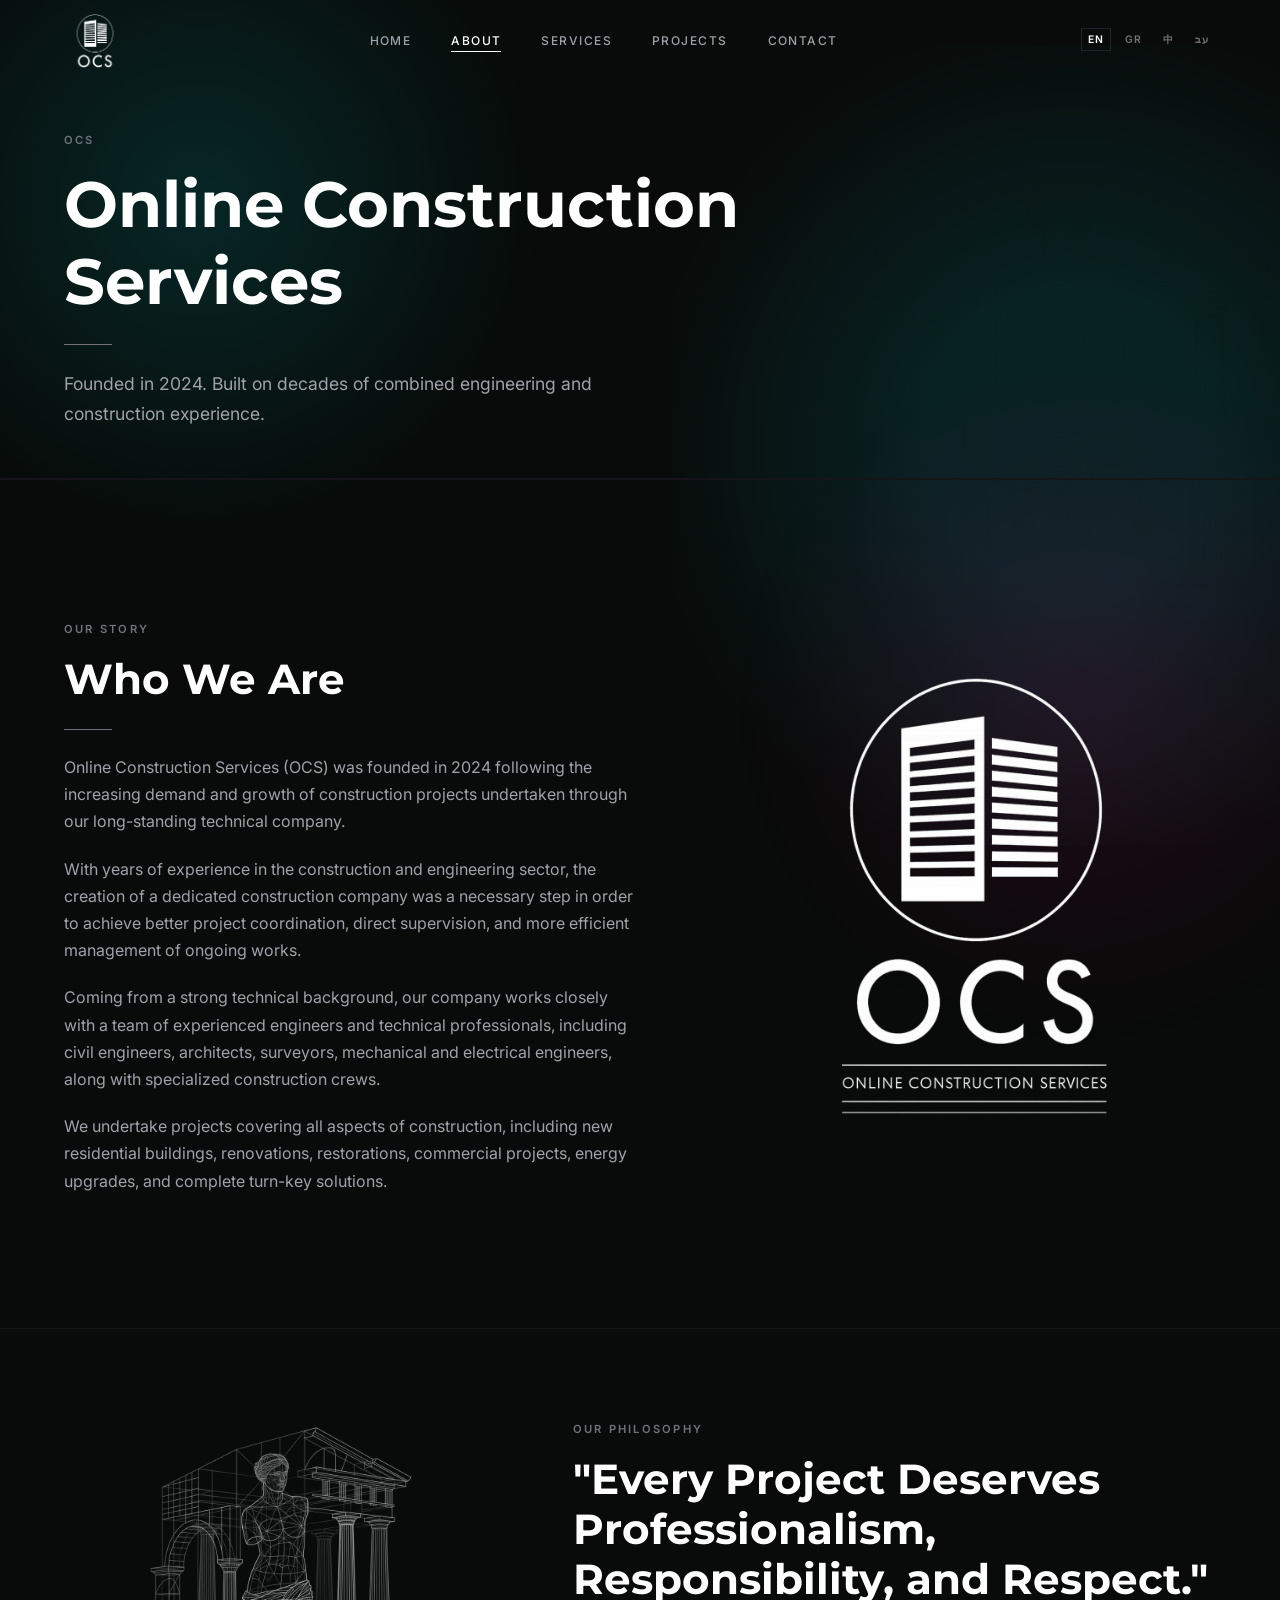
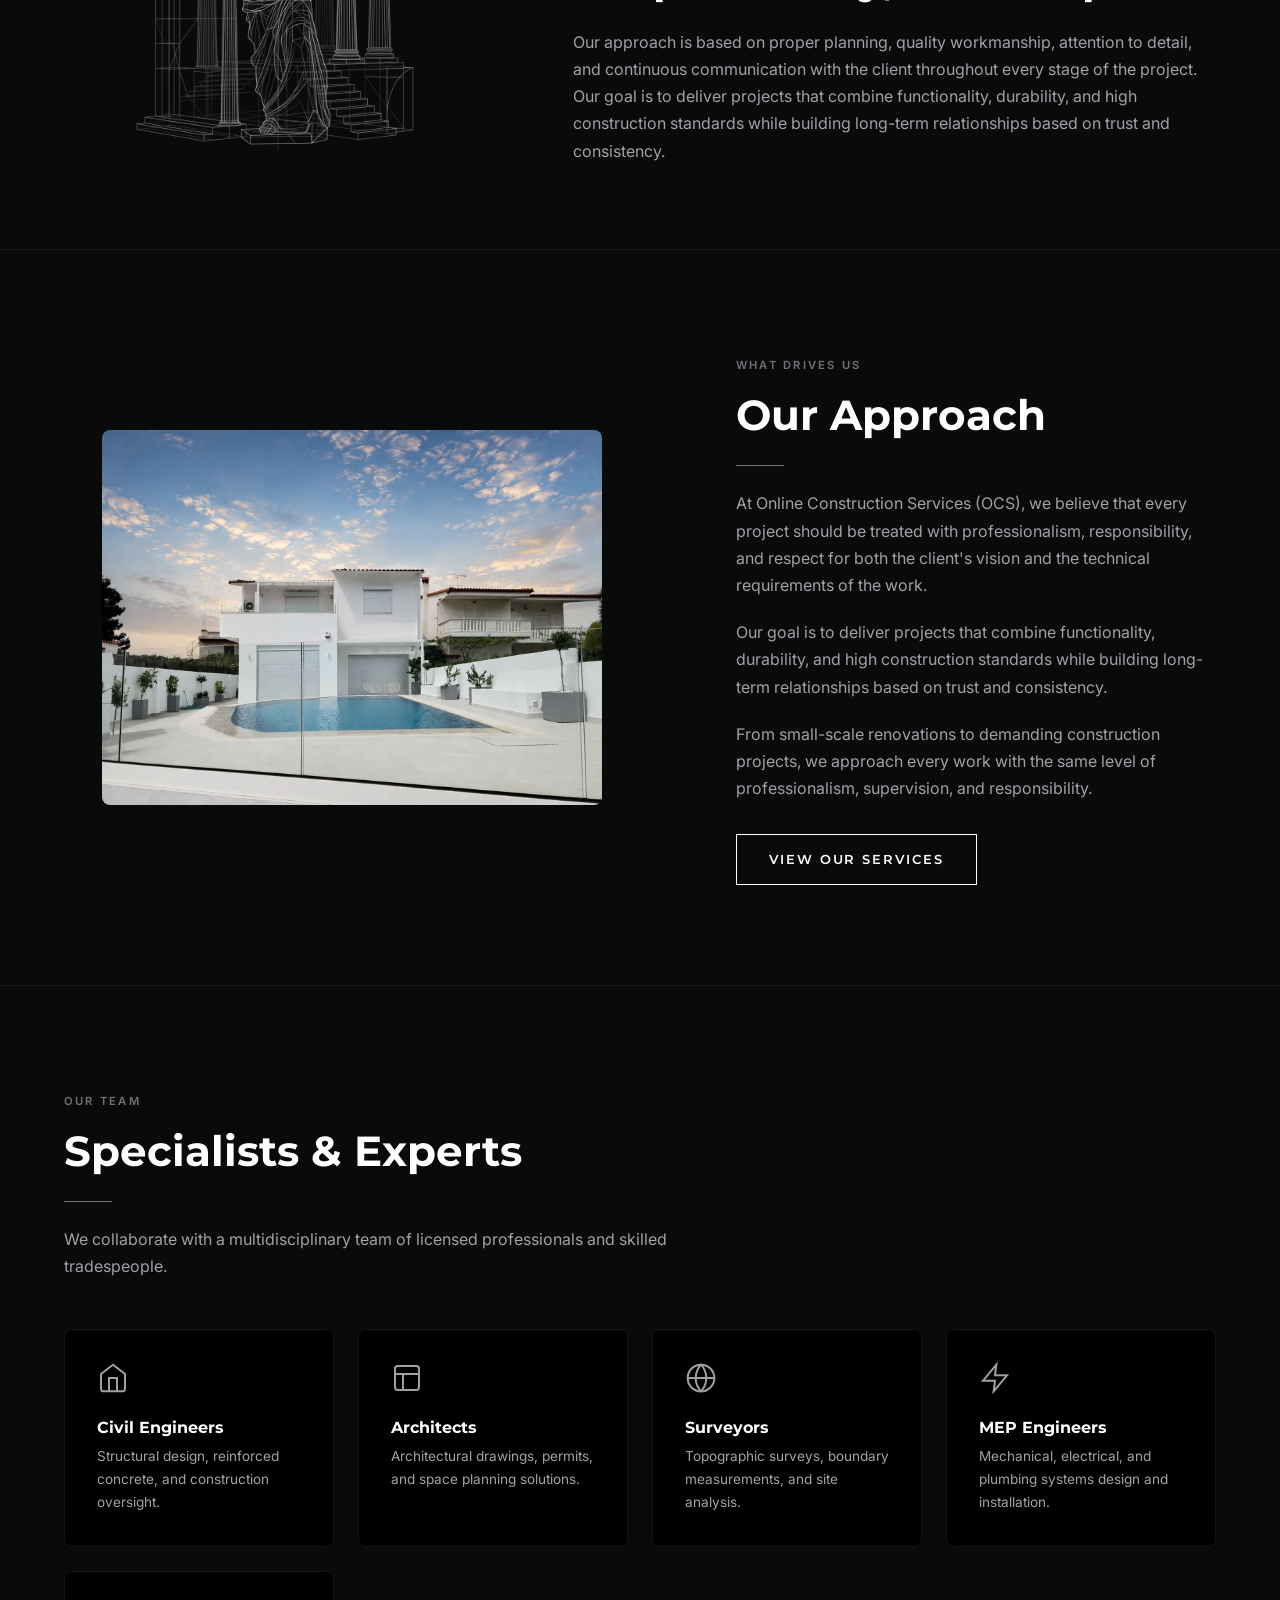
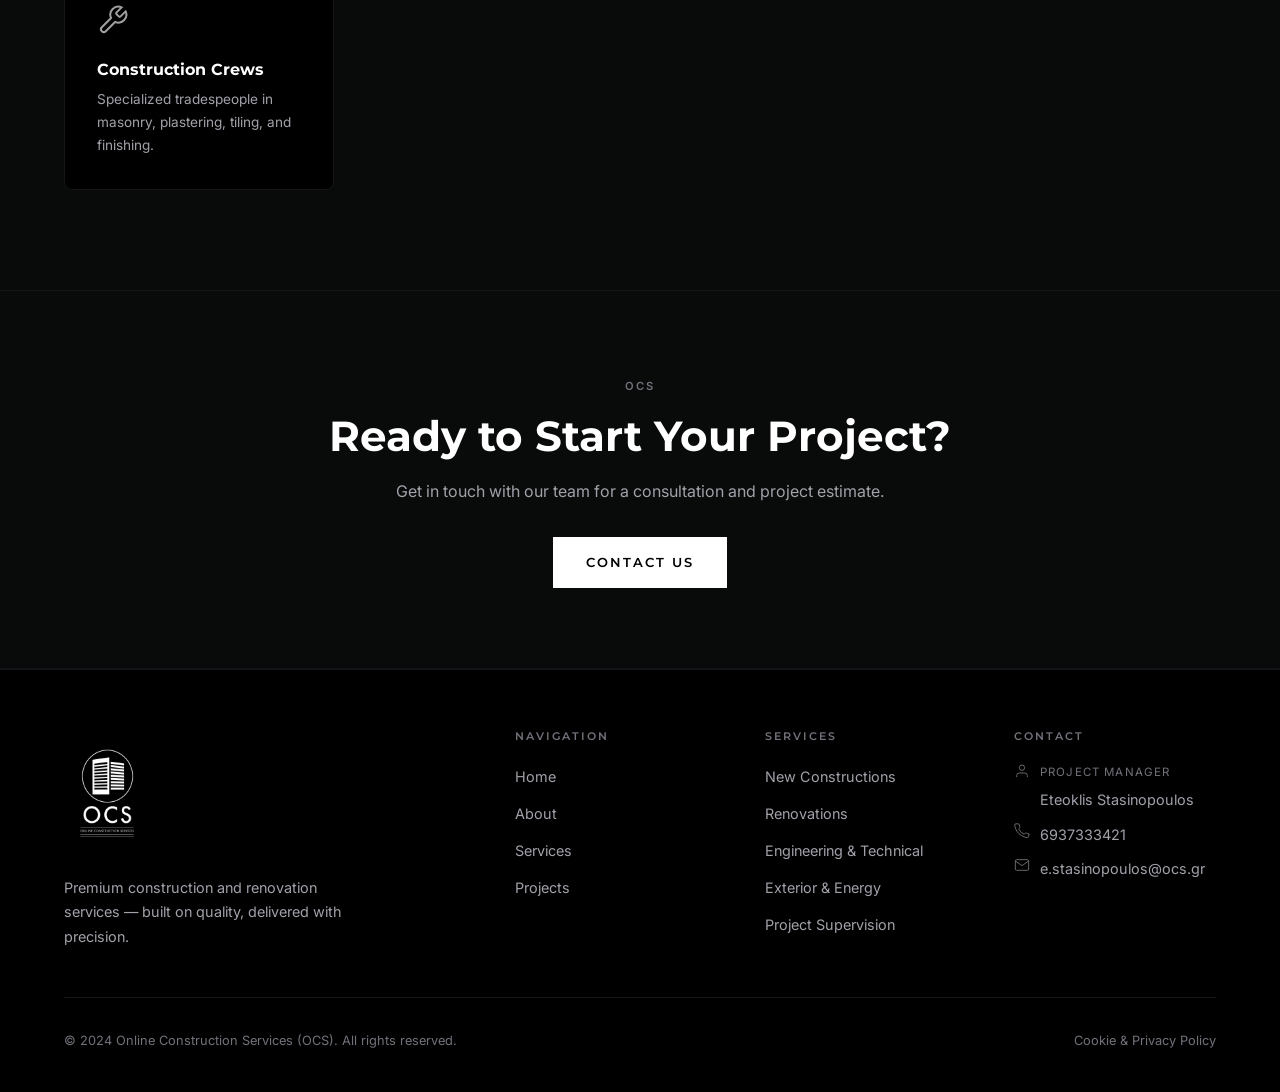
==== about.html @ 99a74125 "Add files via upload" ====
<!DOCTYPE html>
<html lang="en" dir="ltr">

<head>
  <meta charset="UTF-8" />
  <meta name="viewport" content="width=device-width, initial-scale=1.0" />
  <title>Σχετικά με εμάς — OCS | Κατασκευές & Ανακαινίσεις Χαλκίδα, Εύβοια</title>
  <meta name="description"
    content="Η OCS (Online Construction Services) είναι κατασκευαστική εταιρεία στη Χαλκίδα Εύβοιας, ιδρύθηκε το 2024. Έμπειροι μηχανικοί, αρχιτέκτονες και εξειδικευμένα συνεργεία." />
  <meta name="keywords"
    content="κατασκευαστική εταιρεία Χαλκίδα, εργολάβος Εύβοια, μηχανικοί Χαλκίδα, αρχιτέκτονες Εύβοια, OCS κατασκευές, ανακαινίσεις Χαλκίδα" />
  <meta name="robots" content="index, follow" />
  <meta name="geo.region" content="GR-C" />
  <meta name="geo.placename" content="Χαλκίδα, Εύβοια" />
  <meta name="geo.position" content="38.4627;23.5944" />
  <meta name="ICBM" content="38.4627, 23.5944" />
  <meta property="og:type" content="website" />
  <meta property="og:title" content="Σχετικά με εμάς — OCS | Χαλκίδα, Εύβοια" />
  <meta property="og:description"
    content="Κατασκευαστική εταιρεία στη Χαλκίδα Εύβοιας με έμπειρους μηχανικούς και εξειδικευμένα συνεργεία." />
  <meta property="og:image" content="assets/images/fakevilla.webp" />
  <meta property="og:locale" content="el_GR" />
  <link rel="stylesheet" href="style.css" />
</head>

<body class=page-about>

  <!-- ═══════════════════════════════════════════
     NAVBAR
════════════════════════════════════════════ -->
  <nav id="navbar">
    <div class="container">
      <a class="nav-logo" href="index.html">
        <img src="assets/images/LOGO2.png" alt="OCS Logo" />
      </a>
      <ul class="nav-links">
        <li><a href="index.html" data-i18n="nav_home">Home</a></li>
        <li><a href="about.html" data-i18n="nav_about">About</a></li>
        <li><a href="services.html" data-i18n="nav_services">Services</a></li>
        <li><a href="projects.html" data-i18n="nav_projects">Projects</a></li>
        <li><a href="contact.html" data-i18n="nav_contact">Contact</a></li>
      </ul>
      <div class="nav-right">
        <div class="lang-switcher">
          <button class="lang-btn active" data-lang="en">EN</button>
          <button class="lang-btn" data-lang="el">GR</button>
          <button class="lang-btn" data-lang="zh">中</button>
          <button class="lang-btn" data-lang="he">עב</button>
        </div>
        <button class="hamburger" id="hamburger" aria-label="Menu">
          <span></span><span></span><span></span>
        </button>
      </div>
    </div>
  </nav>

  <div class="nav-mobile" id="nav-mobile">
    <a href="index.html" data-i18n="nav_home">Home</a>
    <a href="about.html" data-i18n="nav_about">About</a>
    <a href="services.html" data-i18n="nav_services">Services</a>
    <a href="projects.html" data-i18n="nav_projects">Projects</a>
    <a href="contact.html" data-i18n="nav_contact">Contact</a>
    <div class="lang-switcher">
      <button class="lang-btn active" data-lang="en">EN</button>
      <button class="lang-btn" data-lang="el">GR</button>
      <button class="lang-btn" data-lang="zh">中</button>
      <button class="lang-btn" data-lang="he">עב</button>
    </div>
  </div>

  <!-- ═══════════════════════════════════════════
     PAGE HERO
════════════════════════════════════════════ -->
  <section class="page-hero" style="background:var(--clr-bg);">
    <div class="container">
      <span class="label fade-up">OCS</span>
      <h1 class="fade-up delay-1">Online Construction<br>Services</h1>
      <div class="divider fade-up delay-2"></div>
      <p class="fade-up delay-2" data-i18n="about_hero_p">
        Founded in 2024. Built on decades of combined engineering and construction experience.
      </p>
    </div>
  </section>

  <!-- ═══════════════════════════════════════════
     ABOUT INTRO — Text + Image
════════════════════════════════════════════ -->
  <section class="section" style="background:var(--clr-bg); border-top:1px solid var(--clr-border);">
    <div class="container">
      <div class="about-intro">
        <!-- Text -->
        <div>
          <span class="label fade-up" data-i18n="about_story_label">Our Story</span>
          <h2 class="fade-up delay-1" data-i18n="about_who_h2">Who We Are</h2>
          <div class="divider fade-up delay-1"></div>
          <p class="fade-up delay-2" style="margin-bottom:1.25rem;" data-i18n="about_p1">
            Online Construction Services (OCS) was founded in 2024 following the increasing demand and growth of
            construction projects undertaken through our long-standing technical company.
          </p>
          <p class="fade-up delay-2" style="margin-bottom:1.25rem;" data-i18n="about_p2">
            With years of experience in the construction and engineering sector, the creation of a dedicated
            construction company was a necessary step in order to achieve better project coordination, direct
            supervision, and more efficient management of ongoing works.
          </p>
          <p class="fade-up delay-3" style="margin-bottom:1.25rem;" data-i18n="about_p3">
            Coming from a strong technical background, our company works closely with a team of experienced engineers
            and technical professionals, including civil engineers, architects, surveyors, mechanical and electrical
            engineers, along with specialized construction crews. This allows us to approach every project with both
            technical knowledge and practical construction experience.
          </p>
          <p class="fade-up delay-3" data-i18n="about_p4">
            We undertake projects covering all aspects of construction, including new residential buildings,
            renovations, restorations, commercial projects, energy upgrades, and complete turn-key solutions.
          </p>
        </div>

        <!-- Image -->
        <div class="about-img-wrap fade-in delay-2">
          <img src="assets/images/LOGO1.png" alt="OCS 3D Logo" />
          <div class="about-img-accent"></div>
        </div>
      </div>
    </div>
  </section>

  <!-- ═══════════════════════════════════════════
     PHILOSOPHY STRIP
════════════════════════════════════════════ -->
  <section class="section-sm"
    style="background:var(--clr-surface); border-top:1px solid var(--clr-border); border-bottom:1px solid var(--clr-border);">
    <div class="container">
      <div class="philosophy-grid">
        <div class="philosophy-img fade-in">
          <img src="assets/images/architectural-artifact.png" alt="Abstract architectural wireframe artifact" style="border-radius:0; width:100%; max-width:400px; display:block; margin:0 auto; mix-blend-mode:screen; opacity:0.8; filter:grayscale(100%); mask-image:radial-gradient(circle at center, black 70%, transparent 100%); -webkit-mask-image:radial-gradient(circle at center, black 70%, transparent 100%);"/>
        </div>
        <div class="philosophy-text">
          <span class="label fade-up" data-i18n="about_phil_label">Our Philosophy</span>
          <h2 class="fade-up delay-1" style="margin-bottom:1.5rem;" data-i18n="about_phil_h2">"Every Project Deserves Professionalism,
            Responsibility, and Respect."</h2>
          <p class="fade-up delay-2" data-i18n="about_phil_p">
            Our approach is based on proper planning, quality workmanship, attention to detail, and continuous
            communication with the client throughout every stage of the project. Our goal is to deliver projects that
            combine functionality, durability, and high construction standards while building long-term relationships
            based on trust and consistency.
          </p>
        </div>
      </div>
    </div>
  </section>

  <!-- ═══════════════════════════════════════════
     SECOND ABOUT BLOCK — Image + Text
════════════════════════════════════════════ -->
  <section class="section" style="background:var(--clr-bg);">
    <div class="container">
      <div class="about-intro">
        <!-- Image -->
        <div class="about-img-wrap fade-in">
          <img src="assets/images/vila-before.webp" alt="Renovation project in progress" />
          <div class="about-img-accent"></div>
        </div>

        <!-- Text -->
        <div>
          <span class="label fade-up" data-i18n="about_drives_label">What Drives Us</span>
          <h2 class="fade-up delay-1" data-i18n="about_approach_h2">Our Approach</h2>
          <div class="divider fade-up delay-1"></div>
          <p class="fade-up delay-2" style="margin-bottom:1.25rem;" data-i18n="about_app_p1">
            At Online Construction Services (OCS), we believe that every project should be treated with professionalism,
            responsibility, and respect for both the client's vision and the technical requirements of the work.
          </p>
          <p class="fade-up delay-2" style="margin-bottom:1.25rem;" data-i18n="about_app_p2">
            Our goal is to deliver projects that combine functionality, durability, and high construction standards
            while building long-term relationships based on trust and consistency.
          </p>
          <p class="fade-up delay-3" data-i18n="about_app_p3">
            From small-scale renovations to demanding construction projects, we approach every work with the same level
            of professionalism, supervision, and responsibility.
          </p>
          <a href="services.html" class="btn fade-up delay-3" style="margin-top:2rem;" data-i18n="view_services">View Our Services</a>
        </div>
      </div>
    </div>
  </section>

  <!-- ═══════════════════════════════════════════
     TEAM EXPERTISE GRID
════════════════════════════════════════════ -->
  <section class="section" style="background:var(--clr-surface); border-top:1px solid var(--clr-border);">
    <div class="container">
      <div class="section-head fade-up" style="margin-bottom:3rem;">
        <span class="label" data-i18n="about_team_label">Our Team</span>
        <h2 data-i18n="about_team_h2">Specialists &amp; Experts</h2>
        <div class="divider"></div>
        <p data-i18n="about_team_p">We collaborate with a multidisciplinary team of licensed professionals and skilled tradespeople.</p>
      </div>

      <div class="team-grid">
        <div class="team-card fade-up">
          <svg width="32" height="32" viewBox="0 0 24 24" fill="none" stroke="#a0a0a0" stroke-width="1.5"
            style="margin-bottom:1rem;">
            <path d="M3 9l9-7 9 7v11a2 2 0 0 1-2 2H5a2 2 0 0 1-2-2z" />
            <polyline points="9 22 9 12 15 12 15 22" />
          </svg>
          <h4 data-i18n="team_civil_h4">Civil Engineers</h4>
          <p data-i18n="team_civil_p">Structural design, reinforced concrete, and construction oversight.</p>
        </div>
        <div class="team-card fade-up delay-1">
          <svg width="32" height="32" viewBox="0 0 24 24" fill="none" stroke="#a0a0a0" stroke-width="1.5"
            style="margin-bottom:1rem;">
            <rect x="3" y="3" width="18" height="18" rx="2" />
            <path d="M3 9h18M9 21V9" />
          </svg>
          <h4 data-i18n="team_arch_h4">Architects</h4>
          <p data-i18n="team_arch_p">Architectural drawings, permits, and space planning solutions.</p>
        </div>
        <div class="team-card fade-up delay-2">
          <svg width="32" height="32" viewBox="0 0 24 24" fill="none" stroke="#a0a0a0" stroke-width="1.5"
            style="margin-bottom:1rem;">
            <circle cx="12" cy="12" r="10" />
            <path
              d="M2 12h20M12 2a15.3 15.3 0 0 1 4 10 15.3 15.3 0 0 1-4 10 15.3 15.3 0 0 1-4-10 15.3 15.3 0 0 1 4-10z" />
          </svg>
          <h4 data-i18n="team_survey_h4">Surveyors</h4>
          <p data-i18n="team_survey_p">Topographic surveys, boundary measurements, and site analysis.</p>
        </div>
        <div class="team-card fade-up delay-3">
          <svg width="32" height="32" viewBox="0 0 24 24" fill="none" stroke="#a0a0a0" stroke-width="1.5"
            style="margin-bottom:1rem;">
            <path d="M13 2L3 14h9l-1 8 10-12h-9l1-8z" />
          </svg>
          <h4 data-i18n="team_mep_h4">MEP Engineers</h4>
          <p data-i18n="team_mep_p">Mechanical, electrical, and plumbing systems design and installation.</p>
        </div>
        <div class="team-card fade-up delay-4">
          <svg width="32" height="32" viewBox="0 0 24 24" fill="none" stroke="#a0a0a0" stroke-width="1.5"
            style="margin-bottom:1rem;">
            <path
              d="M14.7 6.3a1 1 0 0 0 0 1.4l1.6 1.6a1 1 0 0 0 1.4 0l3.77-3.77a6 6 0 0 1-7.94 7.94l-6.91 6.91a2.12 2.12 0 0 1-3-3l6.91-6.91a6 6 0 0 1 7.94-7.94l-3.76 3.76z" />
          </svg>
          <h4 data-i18n="team_crew_h4">Construction Crews</h4>
          <p data-i18n="team_crew_p">Specialized tradespeople in masonry, plastering, tiling, and finishing.</p>
        </div>
      </div>
    </div>
  </section>

  <!-- ═══════════════════════════════════════════
     CTA BANNER
════════════════════════════════════════════ -->
  <section class="cta-banner">
    <div class="container">
      <span class="label">OCS</span>
      <h2 class="fade-up" data-i18n="cta_h2">Ready to Start Your Project?</h2>
      <p class="fade-up delay-1" data-i18n="cta_p">Get in touch with our team for a consultation and project estimate.
      </p>
      <a href="contact.html" class="btn btn-dark fade-up delay-2" data-i18n="cta_btn">Contact Us</a>
    </div>
  </section>

  <!-- ═══════════════════════════════════════════
     FOOTER
════════════════════════════════════════════ -->
  <footer id="contact">
    <div class="container">
      <div class="footer-grid">
        <div class="footer-brand">
          <img src="assets/images/LOGO1.png" alt="OCS Logo" />
          <p data-i18n="footer_tagline">Premium construction and renovation services — built on quality, delivered with
            precision.</p>
        </div>
        <div class="footer-col">
          <h4 data-i18n="footer_nav">Navigation</h4>
          <ul>
            <li><a href="index.html" data-i18n="nav_home">Home</a></li>
            <li><a href="about.html" data-i18n="nav_about">About</a></li>
            <li><a href="services.html" data-i18n="nav_services">Services</a></li>
            <li><a href="projects.html" data-i18n="nav_projects">Projects</a></li>
          </ul>
        </div>
        <div class="footer-col">
          <h4 data-i18n="footer_services">Services</h4>
          <ul>
            <li><a href="services.html#new-constructions" data-i18n="s1_title">New Constructions</a></li>
            <li><a href="services.html#renovations" data-i18n="s2_title">Renovations</a></li>
            <li><a href="services.html#engineering" data-i18n="s3_title">Engineering &amp; Technical</a></li>
            <li><a href="services.html#exterior" data-i18n="s4_title">Exterior &amp; Energy</a></li>
            <li><a href="services.html#supervision" data-i18n="s5_title">Project Supervision</a></li>
          </ul>
        </div>
        <div class="footer-col">
          <h4 data-i18n="footer_contact_title">Contact</h4>
          <div class="footer-contact-item">
            <svg width="16" height="16" viewBox="0 0 24 24" fill="none" stroke="#686868" stroke-width="1.5">
              <path d="M20 21v-2a4 4 0 0 0-4-4H8a4 4 0 0 0-4 4v2" />
              <circle cx="12" cy="7" r="4" />
            </svg>
            <div>
              <span
                style="display:block;color:var(--clr-grey-500);font-size:0.72rem;letter-spacing:0.1em;text-transform:uppercase;margin-bottom:0.2rem;"
                data-i18n="pm_label">Project Manager</span>
              <span>Eteoklis Stasinopoulos</span>
            </div>
          </div>
          <div class="footer-contact-item">
            <svg width="16" height="16" viewBox="0 0 24 24" fill="none" stroke="#686868" stroke-width="1.5">
              <path
                d="M22 16.92v3a2 2 0 0 1-2.18 2 19.79 19.79 0 0 1-8.63-3.07A19.5 19.5 0 0 1 4.15 12 19.79 19.79 0 0 1 1.08 3.4a2 2 0 0 1 1.95-2.18h3a2 2 0 0 1 2 1.72c.13.96.36 1.9.69 2.81a2 2 0 0 1-.45 2.11L7.09 8.91a16 16 0 0 0 8 8l1.27-1.27a2 2 0 0 1 2.11-.45c.91.33 1.85.56 2.81.69A2 2 0 0 1 23 17z" />
            </svg>
            <span><a href="tel:6937333421">6937333421</a></span>
          </div>
          <div class="footer-contact-item">
            <svg width="16" height="16" viewBox="0 0 24 24" fill="none" stroke="#686868" stroke-width="1.5">
              <path d="M4 4h16c1.1 0 2 .9 2 2v12c0 1.1-.9 2-2 2H4c-1.1 0-2-.9-2-2V6c0-1.1.9-2 2-2z" />
              <polyline points="22,6 12,13 2,6" />
            </svg>
            <span><a href="mailto:e.stasinopoulos@ocs.gr">e.stasinopoulos@ocs.gr</a></span>
          </div>
        </div>
      </div>
      <div class="footer-bottom">
        <p data-i18n="footer_copy">© 2024 Online Construction Services (OCS). All rights reserved.</p>
        <a href="cookie-policy.html" data-i18n="cookie_link">Cookie &amp; Privacy Policy</a>
      </div>
    </div>
  </footer>

  <script src="main.js"></script>
  
</body>

</html>
---- style.css ----
/* ============================================
   OCS — Online Construction Services
   Global Design System
   ============================================ */

/* Google Fonts */
@import url('https://fonts.googleapis.com/css2?family=Montserrat:wght@300;400;600;700;800&family=Inter:wght@300;400;500;600&display=swap');

/* ─── 1. Tokens ─────────────────────────────── */
:root {
  --clr-bg: #000000;
  --clr-surface: #000000;
  --clr-surface2: #050508;
  --clr-border: #141419;
  --clr-border2: #22222c;
  --clr-white: #ffffff;
  --clr-grey-100: #f4f4f6;
  --clr-grey-300: #a1a1aa;
  --clr-grey-500: #71717a;
  --clr-grey-700: #33333c;
  --font-head: 'Montserrat', sans-serif;
  --font-body: 'Inter', sans-serif;
  --nav-h: 80px;
  --max-w: 1280px;
  --tr: 0.3s cubic-bezier(0.4, 0, 0.2, 1);
  --radius: 8px;
}

/* ─── Premium Page-Specific Soft Dark Backgrounds ────────────────── */
body {
  position: relative;
  overflow-x: hidden;
  transition: background-color var(--tr);
}

body.page-home { background-color: #0b0c10; }
body.page-about { background-color: #080b09; }
body.page-services { background-color: #07090c; }
body.page-projects { background-color: #0c0908; }
body.page-contact { background-color: #0b080f; }
body.page-project-detail { background-color: #070c0d; }
body.page-project-house1 { background-color: #0d0a09; }
body.page-project-house2 { background-color: #080a0c; }
body.page-project-house3 { background-color: #0c080a; }
body.page-cookies { background-color: #08080a; }

/* Floating neon cyan light source */
body::before {
  content: '';
  position: fixed;
  top: -150px;
  left: -150px;
  width: 70vw;
  height: 70vw;
  max-width: 700px;
  max-height: 700px;
  border-radius: 50%;
  background: radial-gradient(circle, rgba(0, 242, 254, 0.12) 0%, transparent 70%);
  pointer-events: none;
  z-index: -2;
  animation: floatNeon1 22s ease-in-out infinite alternate;
}

/* Floating neon magenta light source */
body::after {
  content: '';
  position: fixed;
  bottom: -150px;
  right: -150px;
  width: 70vw;
  height: 70vw;
  max-width: 700px;
  max-height: 700px;
  border-radius: 50%;
  background: radial-gradient(circle, rgba(254, 1, 154, 0.1) 0%, transparent 70%);
  pointer-events: none;
  z-index: -2;
  animation: floatNeon2 28s ease-in-out infinite alternate;
}

/* Holographic glowing wireframe background */
html::after {
  content: '';
  position: fixed;
  top: 5%;
  right: -15%;
  width: 70vw;
  height: 70vw;
  max-width: 800px;
  max-height: 800px;
  background-image: url('assets/images/architectural-artifact.png');
  background-size: contain;
  background-repeat: no-repeat;
  background-position: center;
  mix-blend-mode: screen;
  opacity: 0.12;
  z-index: -1;
  pointer-events: none;
  filter: invert(56%) sepia(85%) saturate(1450%) hue-rotate(142deg) brightness(100%) contrast(100%) drop-shadow(0 0 15px rgba(0, 242, 254, 0.4));
  mask-image: radial-gradient(circle at center, black 25%, transparent 75%);
  -webkit-mask-image: radial-gradient(circle at center, black 25%, transparent 75%);
  animation: rotateWireframe 140s linear infinite;
}

@keyframes rotateWireframe {
  0% {
    transform: rotate(0deg);
  }
  100% {
    transform: rotate(360deg);
  }
}

@keyframes floatNeon1 {
  0% {
    transform: translate(0, 0) scale(1);
  }
  50% {
    transform: translate(100px, 60px) scale(1.15);
  }
  100% {
    transform: translate(-30px, 100px) scale(0.95);
  }
}

@keyframes floatNeon2 {
  0% {
    transform: translate(0, 0) scale(1);
  }
  50% {
    transform: translate(-80px, -100px) scale(0.9);
  }
  100% {
    transform: translate(50px, -50px) scale(1.1);
  }
}

.section {
  position: relative;
}

.section[style*="background:var(--clr-bg)"],
.section[style*="background: var(--clr-bg)"],
section[style*="background:var(--clr-bg)"],
section[style*="background: var(--clr-bg)"] {
  background: transparent !important;
}

.page-hero {
  background: transparent !important;
}

.cta-banner {
  background: transparent !important;
}

.section-sm[style*="background:var(--clr-surface)"],
.section-sm[style*="background: var(--clr-surface)"],
section[style*="background:var(--clr-surface)"],
section[style*="background: var(--clr-surface)"] {
  background: transparent !important;
}

/* ─── 2. Reset ──────────────────────────────── */
*,
*::before,
*::after {
  box-sizing: border-box;
  margin: 0;
  padding: 0;
}

html {
  scroll-behavior: smooth;
}

body {
  font-family: var(--font-body);
  color: var(--clr-white);
  line-height: 1.7;
  -webkit-font-smoothing: antialiased;
  overflow-x: hidden;
}

img {
  max-width: 100%;
  height: auto;
  display: block;
}

a {
  color: inherit;
  text-decoration: none;
}

ul {
  list-style: none;
}

button {
  cursor: pointer;
  border: none;
  background: none;
  font-family: inherit;
}

/* ─── 3. Typography ─────────────────────────── */
h1,
h2,
h3,
h4,
h5 {
  font-family: var(--font-head);
  line-height: 1.2;
  font-weight: 700;
}

h1 {
  font-size: clamp(2.2rem, 5vw, 4rem);
}

h2 {
  font-size: clamp(1.6rem, 3.5vw, 2.6rem);
}

h3 {
  font-size: clamp(1.1rem, 2vw, 1.5rem);
}

p {
  color: var(--clr-grey-300);
  font-size: 1rem;
}

/* ─── 4. Utilities ──────────────────────────── */
.container {
  width: 90%;
  max-width: var(--max-w);
  margin: 0 auto;
}

.section {
  padding: 100px 0;
}

.section-sm {
  padding: 60px 0;
}

.label {
  display: inline-block;
  font-size: 0.7rem;
  font-weight: 600;
  letter-spacing: 0.2em;
  text-transform: uppercase;
  color: var(--clr-grey-500);
  margin-bottom: 1rem;
}

.btn {
  display: inline-flex;
  align-items: center;
  gap: 0.5rem;
  padding: 0.85rem 2rem;
  font-family: var(--font-head);
  font-size: 0.8rem;
  font-weight: 600;
  letter-spacing: 0.15em;
  text-transform: uppercase;
  border: 1px solid var(--clr-white);
  color: var(--clr-white);
  transition: var(--tr);
}

.btn:hover {
  background: var(--clr-white);
  color: #000000;
}

.btn-dark {
  background: var(--clr-white);
  color: var(--clr-bg);
}

.btn-dark:hover {
  background: transparent;
  color: var(--clr-white);
}

.divider {
  width: 48px;
  height: 1px;
  background: var(--clr-grey-500);
  margin: 1.5rem 0;
}

/* ─── 5. Navigation ─────────────────────────── */
#navbar {
  position: fixed;
  top: 0;
  left: 0;
  right: 0;
  height: var(--nav-h);
  display: flex;
  align-items: center;
  z-index: 1000;
  transition: background var(--tr), border-color var(--tr);
  border-bottom: 1px solid transparent;
}

#navbar.scrolled {
  background: rgba(10, 10, 10, 0.95);
  backdrop-filter: blur(10px);
  border-color: var(--clr-border);
}

#navbar .container {
  display: flex;
  align-items: center;
  justify-content: space-between;
  width: 90%;
  max-width: var(--max-w);
  margin: 0 auto;
}

.nav-logo {
  height: 56px;
}

.nav-logo img {
  height: 100%;
  width: auto;
}

.nav-links {
  display: flex;
  align-items: center;
  gap: 2.5rem;
}

.nav-links a {
  font-size: 0.75rem;
  font-weight: 500;
  letter-spacing: 0.12em;
  text-transform: uppercase;
  color: var(--clr-grey-300);
  transition: color var(--tr);
  position: relative;
}

.nav-links a::after {
  content: '';
  position: absolute;
  bottom: -4px;
  left: 0;
  width: 0;
  height: 1px;
  background: var(--clr-white);
  transition: width var(--tr);
}

.nav-links a:hover,
.nav-links a.active {
  color: var(--clr-white);
}

.nav-links a:hover::after,
.nav-links a.active::after {
  width: 100%;
}

.nav-right {
  display: flex;
  align-items: center;
  gap: 1rem;
}

.lang-switcher {
  display: flex;
  align-items: center;
  gap: 0.4rem;
}

.lang-btn {
  font-size: 0.65rem;
  font-weight: 600;
  letter-spacing: 0.08em;
  text-transform: uppercase;
  color: var(--clr-grey-500);
  padding: 0.25rem 0.4rem;
  border: 1px solid transparent;
  transition: var(--tr);
}

.lang-btn:hover,
.lang-btn.active {
  color: var(--clr-white);
  border-color: var(--clr-border2);
}

.hamburger {
  display: none;
  flex-direction: column;
  gap: 5px;
  padding: 4px;
}

.hamburger span {
  display: block;
  width: 24px;
  height: 1.5px;
  background: var(--clr-white);
  transition: var(--tr);
}

.hamburger.open span:nth-child(1) {
  transform: translateY(6.5px) rotate(45deg);
}

.hamburger.open span:nth-child(2) {
  opacity: 0;
}

.hamburger.open span:nth-child(3) {
  transform: translateY(-6.5px) rotate(-45deg);
}

/* Mobile menu */
.nav-mobile {
  display: none;
  position: fixed;
  top: var(--nav-h);
  left: 0;
  right: 0;
  bottom: 0;
  background: var(--clr-bg);
  z-index: 999;
  flex-direction: column;
  align-items: center;
  justify-content: center;
  gap: 2.5rem;
}

.nav-mobile.open {
  display: flex;
}

.nav-mobile a {
  font-family: var(--font-head);
  font-size: 1.5rem;
  font-weight: 600;
  letter-spacing: 0.1em;
  text-transform: uppercase;
  color: var(--clr-grey-300);
  transition: color var(--tr);
}

.nav-mobile a:hover {
  color: var(--clr-white);
}

.nav-mobile .lang-switcher {
  margin-top: 1rem;
}

.nav-mobile .lang-btn {
  font-size: 0.75rem;
}

/* ─── 6. Hero ───────────────────────────────── */
.hero {
  position: relative;
  min-height: 100vh;
  display: flex;
  align-items: center;
  overflow: hidden;
}

.hero-bg {
  position: absolute;
  inset: 0;
  background: linear-gradient(135deg, #0a0a0a 0%, #1a1a1a 50%, #0d0d0d 100%);
}

.hero-bg-img {
  position: absolute;
  inset: 0;
  background-size: cover;
  background-position: center;
  opacity: 0.18;
}

.hero-grid {
  position: absolute;
  inset: 0;
  background-image: 
    radial-gradient(circle at 20% 35%, rgba(99, 102, 241, 0.08) 0%, transparent 40%),
    radial-gradient(circle at 80% 65%, rgba(168, 85, 247, 0.08) 0%, transparent 40%);
  opacity: 0.9;
}

.hero-content {
  position: relative;
  z-index: 2;
  max-width: 800px;
}

.hero-title {
  color: var(--clr-white);
  margin-bottom: 1.5rem;
}

.hero-title span {
  color: var(--clr-grey-500);
}

.hero-sub {
  font-size: 1.1rem;
  color: var(--clr-grey-300);
  margin-bottom: 2.5rem;
  max-width: 560px;
}

.hero-actions {
  display: flex;
  gap: 1rem;
  flex-wrap: wrap;
}

.hero-scroll {
  position: absolute;
  bottom: 2.5rem;
  left: 50%;
  transform: translateX(-50%);
  display: flex;
  flex-direction: column;
  align-items: center;
  gap: 0.5rem;
  z-index: 2;
}

.hero-scroll span {
  font-size: 0.65rem;
  letter-spacing: 0.2em;
  text-transform: uppercase;
  color: var(--clr-grey-500);
}

.hero-scroll-line {
  width: 1px;
  height: 50px;
  background: linear-gradient(to bottom, var(--clr-grey-500), transparent);
  animation: scrollLine 2s ease-in-out infinite;
}

@keyframes scrollLine {
  0% {
    transform: scaleY(0);
    transform-origin: top;
  }

  50% {
    transform: scaleY(1);
    transform-origin: top;
  }

  51% {
    transform: scaleY(1);
    transform-origin: bottom;
  }

  100% {
    transform: scaleY(0);
    transform-origin: bottom;
  }
}

/* ─── 7. Stats strip ────────────────────────── */
.stats-strip {
  background: var(--clr-surface);
  border-top: 1px solid var(--clr-border);
  border-bottom: 1px solid var(--clr-border);
  padding: 2.5rem 0;
}

.stats-grid {
  display: grid;
  grid-template-columns: repeat(4, 1fr);
  gap: 2rem;
  text-align: center;
}

.stat-num {
  font-family: var(--font-head);
  font-size: 2.5rem;
  font-weight: 800;
  color: var(--clr-white);
  display: block;
}

.stat-label {
  font-size: 0.7rem;
  letter-spacing: 0.15em;
  text-transform: uppercase;
  color: var(--clr-grey-500);
  margin-top: 0.25rem;
}

/* ─── 8. Before/After Slider ────────────────── */
.slider-section {
  background: transparent;
}

.slider-section .section-head {
  margin-bottom: 3rem;
}

.comparison-slider {
  position: relative;
  width: 100%;
  max-width: 800px;
  margin: 0 auto;
  overflow: hidden;
  border-radius: var(--radius);
  border: 1px solid var(--clr-border);
  user-select: none;
  cursor: ew-resize;
  aspect-ratio: 28/20;
  touch-action: none;
}

.cs-img {
  position: absolute;
  top: 0;
  left: 0;
  width: 100%;
  height: 100%;
  object-fit: cover;
}

.cs-before {
  z-index: 1;
}

.cs-after {
  z-index: 2;
  clip-path: inset(0 50% 0 0);
}

.cs-divider {
  position: absolute;
  top: 0;
  bottom: 0;
  left: 50%;
  width: 2px;
  background: white;
  z-index: 3;
  transform: translateX(-50%);
}

.cs-handle {
  position: absolute;
  top: 50%;
  left: 50%;
  transform: translate(-50%, -50%);
  width: 44px;
  height: 44px;
  background: white;
  border-radius: 50%;
  display: flex;
  align-items: center;
  justify-content: center;
  z-index: 4;
  box-shadow: 0 2px 12px rgba(0, 0, 0, 0.5);
}

.cs-handle svg {
  width: 20px;
  height: 20px;
  fill: #0a0a0a;
}

.cs-label {
  position: absolute;
  top: 1rem;
  font-size: 0.65rem;
  font-weight: 600;
  letter-spacing: 0.15em;
  text-transform: uppercase;
  background: rgba(0, 0, 0, 0.6);
  color: white;
  padding: 0.3rem 0.7rem;
  border-radius: 2px;
  z-index: 5;
}

.cs-label-before {
  left: 1rem;
}

.cs-label-after {
  right: 1rem;
}

/* ─── 9. Services ───────────────────────────── */
.services-grid {
  display: grid;
  grid-template-columns: repeat(5, 1fr);
  gap: 1px;
  background: var(--clr-border);
  border: 1px solid var(--clr-border);
}

.service-card {
  background: rgba(10, 10, 15, 0.45);
  backdrop-filter: blur(8px);
  padding: 2.5rem 1.75rem;
  transition: background var(--tr), box-shadow var(--tr);
  display: flex;
  flex-direction: column;
}

.service-card:hover {
  background: rgba(0, 242, 254, 0.04);
  box-shadow: inset 0 0 15px rgba(0, 242, 254, 0.15);
}

.service-icon {
  width: 44px;
  height: 44px;
  margin-bottom: 1.5rem;
  opacity: 0.6;
}

.service-card h3 {
  margin-bottom: 0.75rem;
  font-size: 0.95rem;
}

.service-card p {
  font-size: 0.85rem;
}

.service-link {
  display: inline-flex;
  align-items: center;
  gap: 0.4rem;
  margin-top: 1.25rem;
  font-size: 0.72rem;
  font-weight: 600;
  letter-spacing: 0.12em;
  text-transform: uppercase;
  color: var(--clr-grey-500);
  transition: color var(--tr);
}

.service-link:hover {
  color: var(--clr-white);
}

.service-link svg {
  width: 14px;
}

/* ─── 10. Section header ────────────────────── */
.section-head {
  max-width: 640px;
}

.section-head h2 {
  margin-bottom: 1rem;
}

.section-head p {
  font-size: 1rem;
}

/* ─── 11. Projects gallery ──────────────────── */
.projects-grid {
  display: grid;
  grid-template-columns: repeat(3, 1fr);
  gap: 1.5rem;
  background: transparent;
}

.project-card {
  position: relative;
  overflow: hidden;
  background: var(--clr-surface);
  aspect-ratio: 4/3;
  border-radius: var(--radius);
}

.project-card img {
  width: 100%;
  height: 100%;
  object-fit: cover;
  transition: transform 0.6s ease;
  filter: grayscale(20%);
}

.project-card:hover img {
  transform: scale(1.05);
  filter: grayscale(0%);
}

.project-overlay {
  position: absolute;
  inset: 0;
  background: linear-gradient(to top, rgba(0, 0, 0, 0.85) 0%, transparent 60%);
  opacity: 0;
  transition: opacity var(--tr);
  display: flex;
  align-items: flex-end;
  padding: 1.5rem;
}

.project-card:hover .project-overlay {
  opacity: 1;
}

.project-overlay h3 {
  font-size: 1rem;
}

.project-overlay p {
  font-size: 0.8rem;
  color: var(--clr-grey-300);
  margin-top: 0.25rem;
}

/* ─── 12. CTA Banner ────────────────────────── */
.cta-banner {
  background: var(--clr-surface);
  border-top: 1px solid var(--clr-border);
  border-bottom: 1px solid var(--clr-border);
  text-align: center;
  padding: 80px 0;
}

.cta-banner h2 {
  margin-bottom: 1rem;
}

.cta-banner p {
  max-width: 500px;
  margin: 0 auto 2rem;
}

/* ─── 13. Footer ────────────────────────────── */
footer {
  background: var(--clr-surface);
  border-top: 1px solid var(--clr-border);
  padding: 60px 0 40px;
}

.footer-grid {
  display: grid;
  grid-template-columns: 2fr 1fr 1fr 1fr;
  gap: 3rem;
  margin-bottom: 3rem;
}

.footer-brand img {
  height: 130px;

  filter: brightness(0) invert(1);
  margin-bottom: 1rem;
}

.footer-brand p {
  font-size: 0.9rem;
  max-width: 280px;
}

.footer-col h4 {
  font-size: 0.7rem;
  font-weight: 600;
  letter-spacing: 0.18em;
  text-transform: uppercase;
  color: var(--clr-grey-500);
  margin-bottom: 1.25rem;
}

.footer-col ul {
  display: flex;
  flex-direction: column;
  gap: 0.6rem;
}

.footer-col ul a {
  font-size: 0.9rem;
  color: var(--clr-grey-300);
  transition: color var(--tr);
}

.footer-col ul a:hover {
  color: var(--clr-white);
}

.footer-contact-item {
  display: flex;
  align-items: flex-start;
  gap: 0.6rem;
  margin-bottom: 0.6rem;
}

.footer-contact-item span {
  font-size: 0.9rem;
  color: var(--clr-grey-300);
}

.footer-bottom {
  border-top: 1px solid var(--clr-border);
  padding-top: 2rem;
  display: flex;
  justify-content: space-between;
  align-items: center;
  flex-wrap: wrap;
  gap: 1rem;
}

.footer-bottom p {
  font-size: 0.8rem;
  color: var(--clr-grey-500);
}

.footer-bottom a {
  font-size: 0.8rem;
  color: var(--clr-grey-500);
  transition: color var(--tr);
}

.footer-bottom a:hover {
  color: var(--clr-white);
}

/* ─── 14. About page ────────────────────────── */
/* About Page Intro Layout */
.about-intro {
  display: grid;
  grid-template-columns: 1fr;
  gap: 3rem;
  align-items: center;
}

/* Philosophy Section Layout */
.philosophy-grid {
  display: grid;
  grid-template-columns: 1fr;
  gap: 3rem;
  align-items: center;
  text-align: left;
  /* reset from previous centered block */
}

@media (min-width: 900px) {
  .about-intro {
    grid-template-columns: 1.2fr 1fr;
    gap: 6rem;
  }

  .philosophy-grid {
    grid-template-columns: 1fr 1.5fr;
    gap: 5rem;
  }
}

.about-img-wrap {
  position: relative;
}

.about-img-wrap img {
  width: 90%;
  max-width: 500px;
  display: block;
  margin: 0 auto;
  border-radius: var(--radius);
  filter: grayscale(20%);
}

.about-img-accent {
  display: none;
}

.team-grid {
  display: grid;
  grid-template-columns: repeat(auto-fit, minmax(220px, 1fr));
  gap: 1.5rem;
  margin-top: 3rem;
}

.team-card {
  background: var(--clr-surface);
  border: 1px solid var(--clr-border);
  padding: 2rem;
  border-radius: var(--radius);
}

.team-card h4 {
  font-size: 1rem;
  margin-bottom: 0.5rem;
}

.team-card p {
  font-size: 0.85rem;
}

/* ─── 15. Services detail page ──────────────── */
.service-detail {
  display: grid;
  grid-template-columns: 1fr 2fr;
  gap: 4rem;
  padding: 5rem 0;
  border-bottom: 1px solid var(--clr-border);
}

.service-detail:last-child {
  border-bottom: none;
}

.service-detail-num {
  font-family: var(--font-head);
  font-size: 4rem;
  font-weight: 800;
  color: var(--clr-border2);
  line-height: 1;
}

.service-detail-title {
  font-size: 1.4rem;
  margin: 1rem 0 1.5rem;
}

.service-detail ul {
  display: flex;
  flex-direction: column;
  gap: 0.6rem;
  margin-top: 1rem;
}

.service-detail ul li {
  display: flex;
  align-items: flex-start;
  gap: 0.75rem;
  font-size: 0.9rem;
  color: var(--clr-grey-300);
}

.service-detail ul li::before {
  content: '—';
  color: var(--clr-grey-500);
  flex-shrink: 0;
  margin-top: 0.05rem;
}

/* ─── 16. Services — Two-Column Sticky Layout ── */

.srv-wrapper {
  position: relative;
  width: 100%;
  display: block;
  align-items: flex-start;
  background-color: transparent;
  background-image:
    linear-gradient(rgba(255, 255, 255, 0.025) 1px, transparent 1px),
    linear-gradient(90deg, rgba(255, 255, 255, 0.025) 1px, transparent 1px);
  background-size: 50px 50px;
}

/* BACKGROUND column */
.srv-blueprint-col {
  position: sticky;
  top: 0;
  width: 100%;
  height: 100vh;
  z-index: 0;
  overflow: hidden;
  background-color: transparent;
}

.srv-blueprint-sticky {
  width: 100%;
  height: 100%;
  display: flex;
  align-items: center;
  justify-content: center;
}

/* ── Service Photo ───────────────────────────────── */
.srv-photo {
  width: 80%;
  margin-left: auto;
  height: 100vh;
  object-fit: cover;
  border-radius: 0;
  filter: grayscale(30%) brightness(0.25);
  opacity: 1;
  box-shadow: none;
  -webkit-mask-image: linear-gradient(to right, transparent 0%, black 15%);
  mask-image: linear-gradient(to right, transparent 0%, black 15%);
}

/* FOREGROUND column: scrolling panels */
.srv-panels-col {
  position: relative;
  z-index: 1;
  width: 95%;
  max-width: 1400px;
  margin: -100vh auto 0 auto;
  display: flex;
  flex-direction: column;
}

.srv-panel {
  min-height: 95vh;
  display: flex;
  align-items: center;
  position: relative;
  padding: 10vh 5vw 10vh 8vw;
  gap: 3vw;
  overflow: hidden;
  border-bottom: 1px solid rgba(255, 255, 255, 0.08);
}

.srv-panel-ghost {
  position: absolute;
  left: -0.05em;
  bottom: -0.1em;
  font-family: var(--font-head);
  font-size: clamp(10rem, 18vw, 18rem);
  font-weight: 900;
  line-height: 1;
  pointer-events: none;
  user-select: none;
  letter-spacing: -0.04em;
  z-index: 0;
}

.srv-panel-vline {
  width: 1px;
  height: 50vh;
  background: var(--clr-border2);
  flex-shrink: 0;
  z-index: 1;
}

.srv-panel-content {
  flex: 1;
  max-width: 600px;
  z-index: 1;
}

.srv-panel-label {
  display: block;
  margin-bottom: 1.5rem;
  letter-spacing: 0.15em;
  font-size: 0.75rem;
  color: rgba(255, 255, 255, 0.5);
  text-transform: uppercase;
}

.srv-panel-title {
  font-size: clamp(2.8rem, 5vw, 5.5rem);
  font-weight: 600;
  line-height: 1.05;
  margin-bottom: 1.5rem;
  letter-spacing: -0.02em;
  text-transform: uppercase;
}

.srv-panel-content .divider {
  width: 60px;
  height: 1px;
  background: rgba(255, 255, 255, 0.15);
  margin-bottom: 2rem;
}

.srv-panel-desc {
  font-size: 1.05rem;
  color: rgba(255, 255, 255, 0.8);
  line-height: 1.8;
  margin-bottom: 2rem;
  max-width: 520px;
  font-weight: 400;
}

.srv-panel-list {
  display: flex;
  flex-direction: column;
  gap: 0.75rem;
  list-style: none;
  padding: 0;
}

.srv-panel-list li {
  font-size: 0.95rem;
  color: rgba(255, 255, 255, 0.7);
  font-weight: 400;
  letter-spacing: 0.03em;
  display: flex;
  align-items: center;
}

.srv-panel-list li::before {
  content: "";
  display: inline-block;
  width: 4px;
  height: 4px;
  background: rgba(255, 255, 255, 0.3);
  margin-right: 12px;
  border-radius: 50%;
}

/* ── Panel counter (bottom-right) */
.srv-counter {
  position: fixed;
  bottom: 2rem;
  right: 2.5rem;
  display: flex;
  align-items: baseline;
  gap: 0.3rem;
  z-index: 10;
  font-family: var(--font-head);
  font-size: 0.75rem;
  letter-spacing: 0.15em;
  color: var(--clr-grey-500);
  transition: opacity 0.4s ease;
  pointer-events: none;
}

.srv-counter-cur {
  font-size: 1.1rem;
  font-weight: 700;
  color: var(--clr-white);
  transition: opacity 0.3s ease;
}

/* ── Nav dots (right edge, vertically centered) */
.srv-dots {
  position: fixed;
  right: 2.5rem;
  top: 50%;
  transform: translateY(-50%);
  display: flex;
  flex-direction: column;
  gap: 0.6rem;
  z-index: 10;
  transition: opacity 0.4s ease;
  pointer-events: none;
}

.srv-dot {
  width: 6px;
  height: 6px;
  border-radius: 50%;
  background: var(--clr-border2);
  border: none;
  padding: 0;
  cursor: pointer;
  transition: background 0.3s ease, transform 0.3s ease;
}

.srv-dot.active {
  background: var(--clr-white);
  transform: scale(1.5);
}

.srv-dot:hover {
  background: var(--clr-grey-300);
}

@media (max-width: 960px) {
  .srv-wrapper {
    flex-direction: column;
  }

  .srv-blueprint-col {
    position: relative;
    width: 100%;
    height: 40vw;
    min-height: 260px;
    order: 1;
    padding: 1.5rem;
    opacity: 0.3;
  }

  .srv-panels-col {
    order: 2;
    width: 95%;
    margin: 0 auto;
  }

  .srv-panel {
    padding: 10vh 6vw;
    gap: 1rem;
    flex-direction: column;
    align-items: flex-start;
  }

  .srv-panel-vline {
    display: none;
  }

  .srv-panel-ghost {
    font-size: clamp(8rem, 30vw, 14rem);
  }

  .srv-dots,
  .srv-counter {
    display: none;
  }
}

/* ─── 16. Page hero (inner pages) ──────────────*/
.page-hero {
  padding: calc(var(--nav-h) + 45px) 0 50px;
  border-bottom: 1px solid var(--clr-border);
}

.page-hero .label {
  margin-bottom: 1rem;
}

.page-hero h1 {
  margin-bottom: 1rem;
}

.page-hero p {
  max-width: 600px;
  font-size: 1.1rem;
}

/* ─── 17. Project detail page ───────────────── */
.project-detail-layout {
  display: grid;
  grid-template-columns: 2fr 1fr;
  gap: 4rem;
  padding: 80px 0;
}

.project-info-list {
  margin-top: 2rem;
}

.project-info-item {
  display: flex;
  justify-content: space-between;
  padding: 0.75rem 0;
  border-bottom: 1px solid var(--clr-border);
  font-size: 0.9rem;
}

.project-info-item span:first-child {
  color: var(--clr-grey-500);
  text-transform: uppercase;
  letter-spacing: 0.1em;
  font-size: 0.72rem;
}

.project-gallery-strip {
  display: grid;
  grid-template-columns: repeat(3, 1fr);
  gap: 8px;
  margin-top: 2rem;
}

.project-gallery-strip img {
  width: 100%;
  aspect-ratio: 4/3;
  object-fit: cover;
  border-radius: 3px;
  filter: grayscale(15%);
  transition: filter var(--tr);
}

.project-gallery-strip img:hover {
  filter: grayscale(0%);
}

/* ─── 18. Cookie policy ─────────────────────── */
.legal-content {
  max-width: 800px;
  padding: 80px 0;
}

.legal-content h2 {
  margin: 2.5rem 0 1rem;
  font-size: 1.3rem;
}

.legal-content p,
.legal-content li {
  font-size: 0.95rem;
  color: var(--clr-grey-300);
  margin-bottom: 0.75rem;
}

.legal-content ul {
  padding-left: 1.5rem;
  list-style: disc;
}

/* ─── 19. Animations ────────────────────────── */
.fade-up {
  opacity: 0;
  transform: translateY(30px);
  transition: opacity 0.6s ease, transform 0.6s ease;
}

.fade-up.visible {
  opacity: 1;
  transform: translateY(0);
}

.fade-in {
  opacity: 0;
  transition: opacity 0.7s ease;
}

.fade-in.visible {
  opacity: 1;
}

.delay-1 {
  transition-delay: 0.1s;
}

.delay-2 {
  transition-delay: 0.2s;
}

.delay-3 {
  transition-delay: 0.3s;
}

.delay-4 {
  transition-delay: 0.4s;
}

/* ─── 20. RTL (Hebrew) ──────────────────────── */
[dir="rtl"] .nav-links {
  flex-direction: row-reverse;
}

[dir="rtl"] .hero-content {
  text-align: right;
}

[dir="rtl"] .divider {
  margin-left: auto;
}

[dir="rtl"] .footer-grid {
  direction: rtl;
}

[dir="rtl"] .service-detail {
  direction: rtl;
}

[dir="rtl"] .about-intro {
  direction: rtl;
}

[dir="rtl"] .about-img-accent {
  right: auto;
  left: -20px;
}

[dir="rtl"] .service-detail ul li {
  flex-direction: row-reverse;
}

[dir="rtl"] .service-detail ul li::before {
  margin-top: 0;
}

/* ─── 21. Responsive ────────────────────────── */
@media (max-width: 1280px) {
  .services-grid {
    grid-template-columns: repeat(3, 1fr);
  }

  /* Last card spans full row when 5 cards → 3+2 layout: make 5th span full */
  .services-grid .service-card:last-child:nth-child(3n+1) {
    grid-column: 1 / -1;
    max-width: 33.33%;
  }
}

@media (max-width: 1024px) {
  .footer-grid {
    grid-template-columns: 1fr 1fr;
    gap: 2rem;
  }

  .about-intro {
    gap: 3rem;
  }

  .service-detail {
    grid-template-columns: 1fr;
    gap: 1.5rem;
  }

  .service-detail-num {
    font-size: 2.5rem;
  }

  .project-detail-layout {
    grid-template-columns: 1fr;
  }

  .services-grid {
    grid-template-columns: repeat(3, 1fr);
  }
}

@media (max-width: 768px) {
  :root {
    --nav-h: 64px;
  }

  .nav-mobile {
    display: flex;
    background: rgba(0, 0, 0, 0.98);
    backdrop-filter: blur(15px);
    -webkit-backdrop-filter: blur(15px);
    opacity: 0;
    visibility: hidden;
    transform: translateY(-15px);
    transition: opacity 0.4s cubic-bezier(0.16, 1, 0.3, 1), 
                visibility 0.4s cubic-bezier(0.16, 1, 0.3, 1), 
                transform 0.4s cubic-bezier(0.16, 1, 0.3, 1);
  }

  .nav-mobile.open {
    opacity: 1;
    visibility: visible;
    transform: translateY(0);
  }

  .nav-logo {
    height: 44px;
  }

  .nav-links {
    display: none;
  }

  .nav-right .lang-switcher {
    display: none;
  }

  .hamburger {
    display: flex;
  }

  /* Show lang switcher in hamburger area on mobile */
  .nav-mobile .lang-switcher {
    gap: 0.6rem;
  }

  .nav-mobile .lang-btn {
    font-size: 0.8rem;
    padding: 0.4rem 0.6rem;
  }

  .stats-grid {
    grid-template-columns: repeat(2, 1fr);
  }

  .projects-grid {
    grid-template-columns: repeat(2, 1fr);
    gap: 1.5rem;
    background: transparent;
  }

  .project-overlay {
    opacity: 1;
  }

  .about-intro {
    grid-template-columns: 1fr;
  }

  .about-img-wrap {
    order: -1;
  }

  .footer-grid {
    grid-template-columns: 1fr;
    gap: 2rem;
  }

  .footer-bottom {
    flex-direction: column;
    text-align: center;
  }

  .section {
    padding: 64px 0;
  }

  .hero-actions {
    flex-direction: column;
    align-items: flex-start;
  }

  .services-grid {
    grid-template-columns: repeat(2, 1fr);
  }

  .services-grid .service-card:last-child:nth-child(3n+1) {
    grid-column: unset;
    max-width: unset;
  }

  /* Last service card spans full width on mobile so no orphan */
  .services-grid .service-card:last-child:nth-child(odd) {
    grid-column: 1 / -1;
  }

  .btn {
    font-size: 0.75rem;
    padding: 0.75rem 1.5rem;
  }

  h1 {
    font-size: clamp(1.8rem, 7vw, 3rem);
  }

  h2 {
    font-size: clamp(1.4rem, 5vw, 2rem);
  }

  .hero-sub {
    font-size: 0.95rem;
  }

  .cta-banner {
    padding: 60px 0;
  }

  .page-hero {
    padding: calc(var(--nav-h) + 20px) 0 30px;
  }
}

@media (max-width: 480px) {
  .services-grid {
    grid-template-columns: 1fr;
  }

  .services-grid .service-card:last-child:nth-child(odd) {
    grid-column: unset;
  }

  .projects-grid {
    grid-template-columns: 1fr;
  }

  .stats-grid {
    grid-template-columns: repeat(2, 1fr);
    gap: 1.5rem;
  }

  .project-gallery-strip {
    grid-template-columns: 1fr 1fr;
  }

  .footer-grid {
    grid-template-columns: 1fr;
  }

  .lang-switcher {
    gap: 0.25rem;
  }
}


/* ===============================
   PROJECTS PAGE
================================ */

.projects-page {
  background: transparent;
  color: var(--clr-white);
  overflow: hidden;
}

.projects-hero {
  padding: 7.5rem 0 3rem;
}

.projects-hero .container {
  max-width: 980px;
}

.section-kicker {
  display: inline-block;
  margin-bottom: 1.4rem;
  color: var(--clr-grey-500);
  font-size: 0.78rem;
  font-weight: 600;
  letter-spacing: 0.24em;
  text-transform: uppercase;
}

.projects-hero h1 {
  max-width: 900px;
  margin-bottom: 2.2rem;
  font-size: clamp(4rem, 8vw, 7.5rem);
  font-weight: 700;
  letter-spacing: -0.06em;
  line-height: 0.92;
}

.projects-intro {
  max-width: 790px;
}

.projects-intro p {
  margin-bottom: 1.15rem;
  color: rgba(255, 255, 255, 0.68);
  font-size: 1.15rem;
  font-weight: 300;
  line-height: 1.85;
}

/* Moving horizontal project rail */

.projects-rail-section {
  position: relative;
  padding: 2rem 0 9rem;
  overflow: hidden;
}

.projects-rail-section::before,
.projects-rail-section::after {
  content: "";
  position: absolute;
  top: 0;
  z-index: 4;
  width: 16vw;
  height: 100%;
  pointer-events: none;
}

.projects-rail-section::before {
  left: 0;
  background: linear-gradient(to right, #050505, transparent);
}

.projects-rail-section::after {
  right: 0;
  background: linear-gradient(to left, #050505, transparent);
}

.projects-rail {
  width: 100%;
  overflow: hidden;
}

.projects-track {
  display: flex;
  width: max-content;
  gap: 1.4rem;
  animation: projectsRailMove 45s linear infinite;
}



@keyframes projectsRailMove {
  from {
    transform: translateX(0);
  }

  to {
    transform: translateX(-50%);
  }
}

.rail-project-card {
  position: relative;
  display: block;
  width: min(470px, 74vw);
  height: 320px;
  flex: 0 0 auto;
  overflow: hidden;
  text-decoration: none;
  color: var(--clr-white);
  border: 1px solid rgba(255, 255, 255, 0.09);
  border-radius: 22px;
  background: rgba(255, 255, 255, 0.025);
}

.rail-project-card img {
  width: 100%;
  height: 100%;
  object-fit: cover;
  filter: brightness(0.95);
  transform: scale(1.03);
  transition:
    transform 0.7s ease,
    filter 0.7s ease;
}

.rail-project-card::after {
  content: "";
  position: absolute;
  inset: 0;
  background:
    linear-gradient(to top, rgba(0, 0, 0, 0.72), transparent 55%),
    linear-gradient(to right, rgba(0, 0, 0, 0.28), transparent);
  z-index: 1;
}

.rail-project-card:hover img {
  transform: scale(1.08);
  filter: brightness(1);
}

.rail-project-info {
  position: absolute;
  left: 1.6rem;
  right: 1.6rem;
  bottom: 1.5rem;
  z-index: 2;
}

.rail-project-info span {
  display: block;
  margin-bottom: 0.65rem;
  color: rgba(255, 255, 255, 0.58);
  font-size: 0.72rem;
  font-weight: 600;
  letter-spacing: 0.16em;
  text-transform: uppercase;
}

.rail-project-info h3 {
  margin: 0;
  color: var(--clr-white);
  font-size: 1.55rem;
  font-weight: 600;
  line-height: 1.15;
}

/* Responsive */

@media (max-width: 700px) {
  .projects-hero {
    padding: 5.5rem 0 2.5rem;
  }

  .projects-hero h1 {
    font-size: clamp(3.2rem, 18vw, 5rem);
  }

  .projects-intro p {
    font-size: 1rem;
    line-height: 1.75;
  }

  .projects-rail-section {
    padding-bottom: 6rem;
  }

  .projects-rail {
    overflow-x: auto;
    scroll-snap-type: x mandatory;
    -webkit-overflow-scrolling: touch;
    scrollbar-width: none;
    -ms-overflow-style: none;
  }

  .projects-rail::-webkit-scrollbar {
    display: none;
  }

  .projects-track {
    animation: none;
    gap: 1.2rem;
    padding: 0 11vw;
  }

  .rail-project-card {
    width: 78vw;
    height: 250px;
    border-radius: 18px;
    scroll-snap-align: center;
  }

  .rail-project-info h3 {
    font-size: 1.25rem;
  }
}
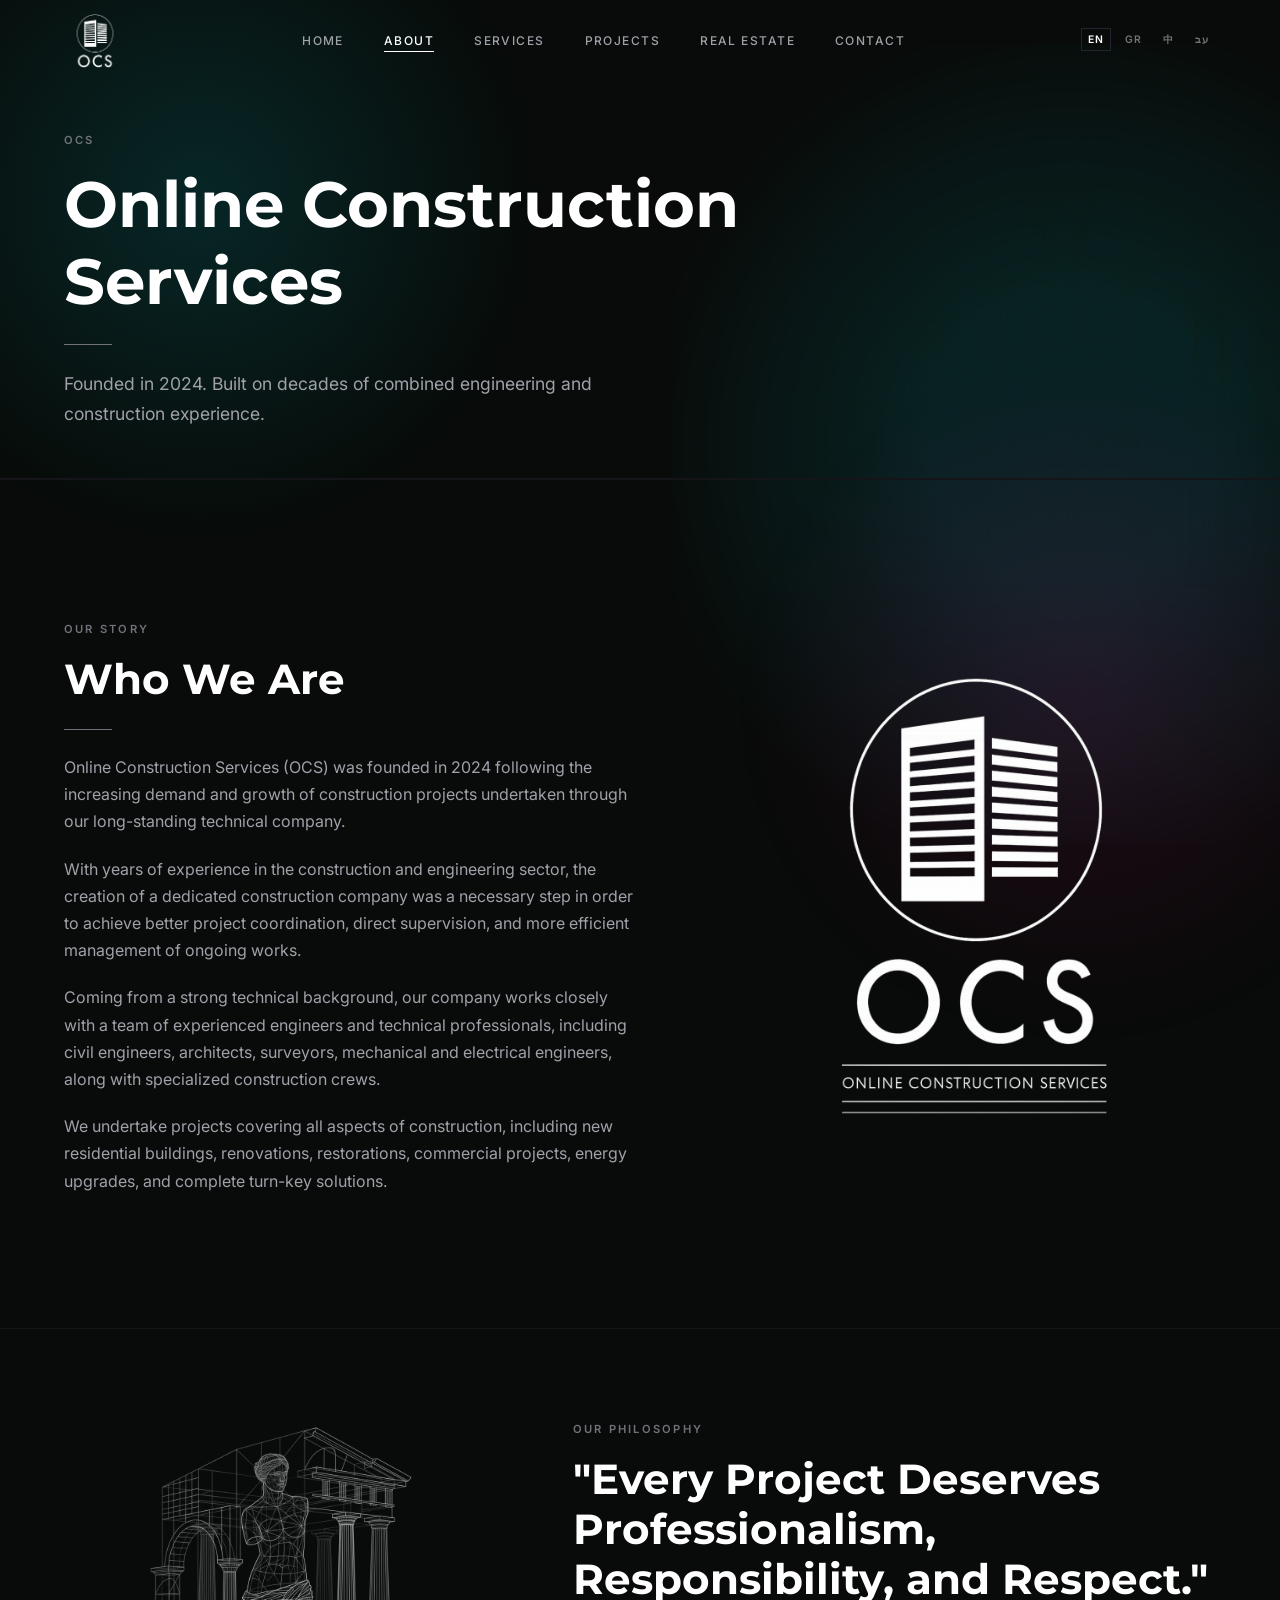
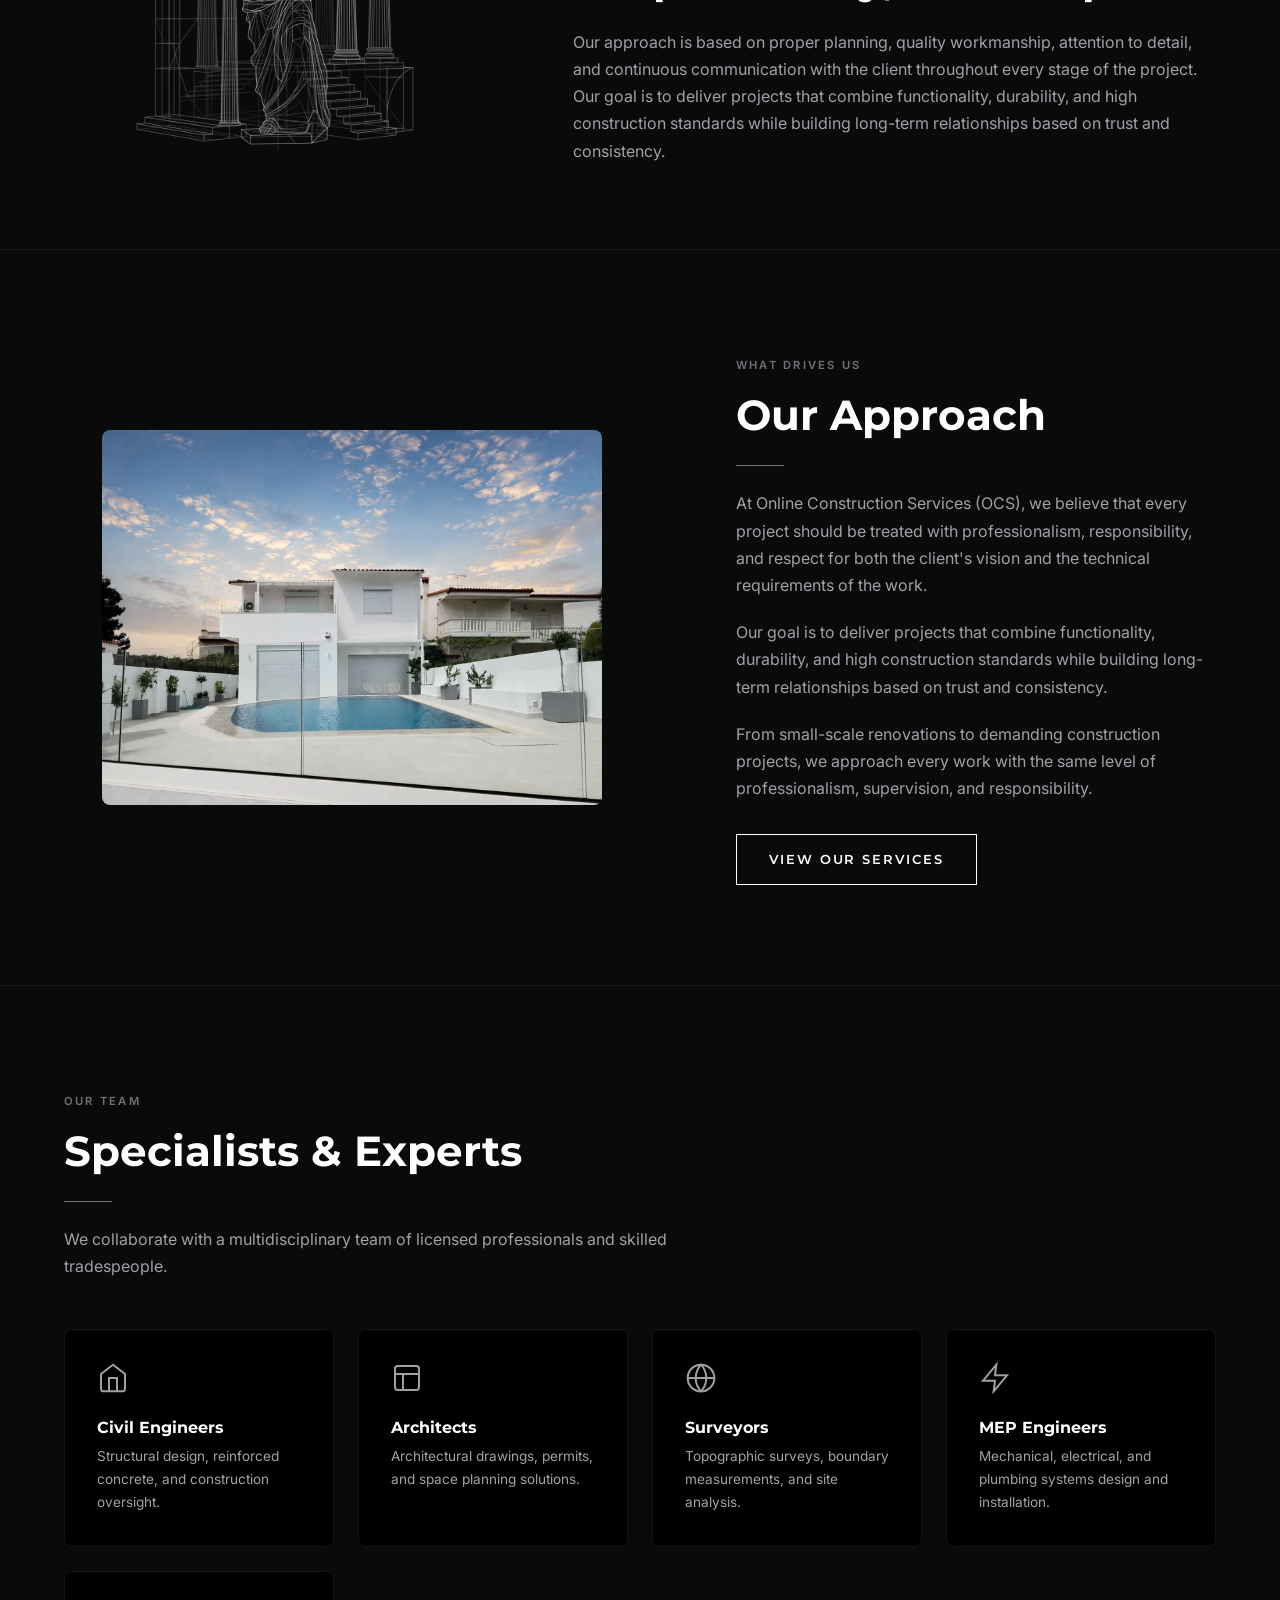
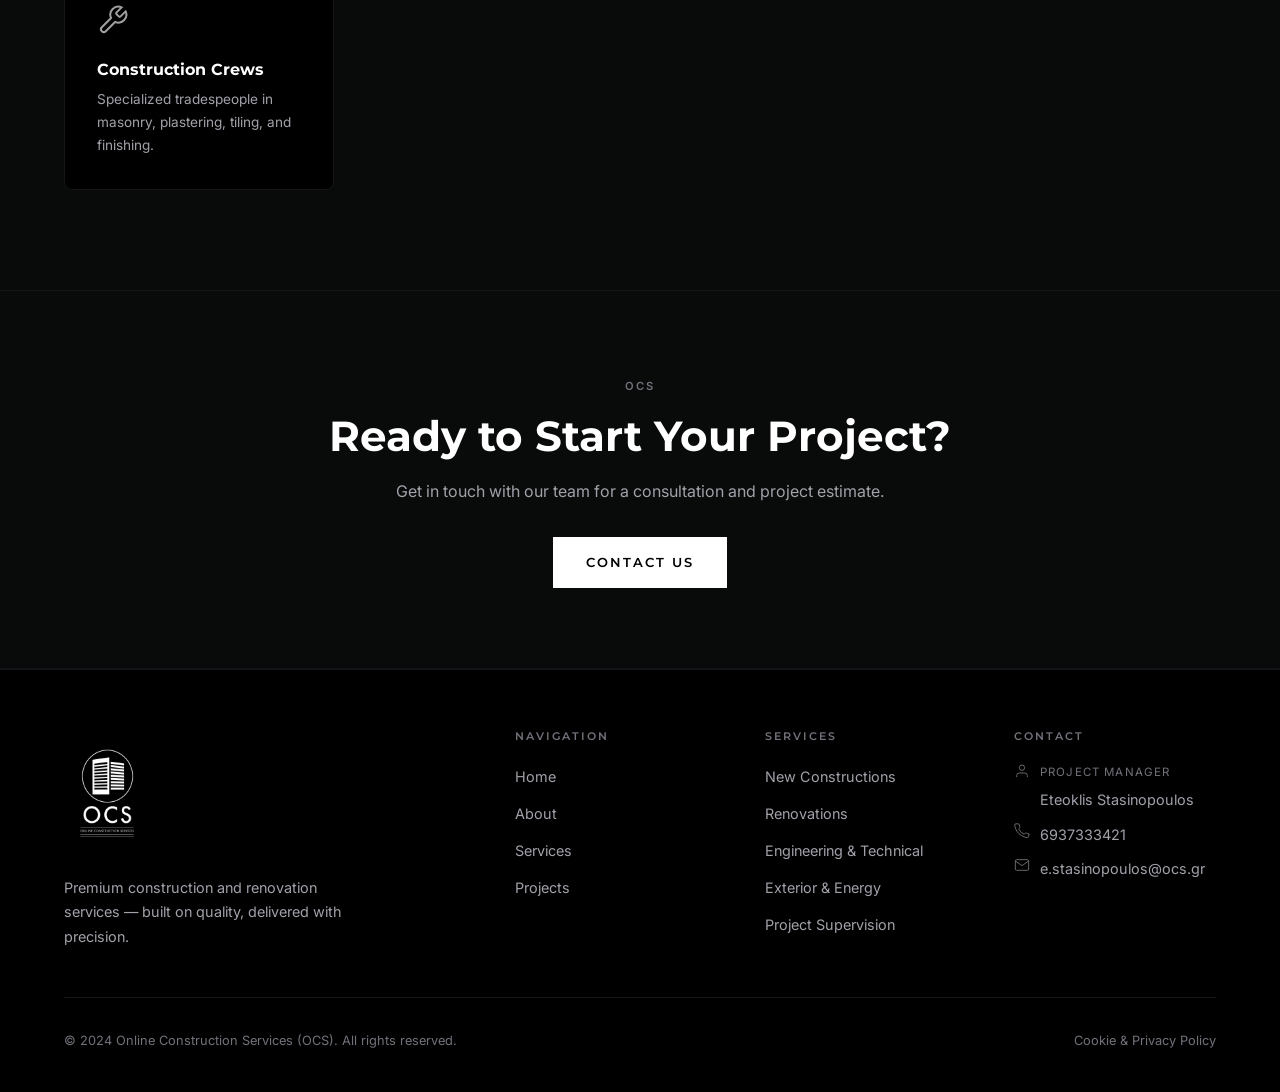
==== commit 27cfb5e5: "Add files via upload" ====
--- a/about.html
+++ b/about.html
@@ -37,7 +37,8 @@
         <li><a href="index.html" data-i18n="nav_home">Home</a></li>
         <li><a href="about.html" data-i18n="nav_about">About</a></li>
         <li><a href="services.html" data-i18n="nav_services">Services</a></li>
-        <li><a href="projects.html" data-i18n="nav_projects">Projects</a></li>
+        <li><a href="projects.html" data-i18n="nav_projects">Projects</a></li>
+        <li><a href="realestate.html" data-i18n="nav_realestate">Real Estate</a></li>
         <li><a href="contact.html" data-i18n="nav_contact">Contact</a></li>
       </ul>
       <div class="nav-right">
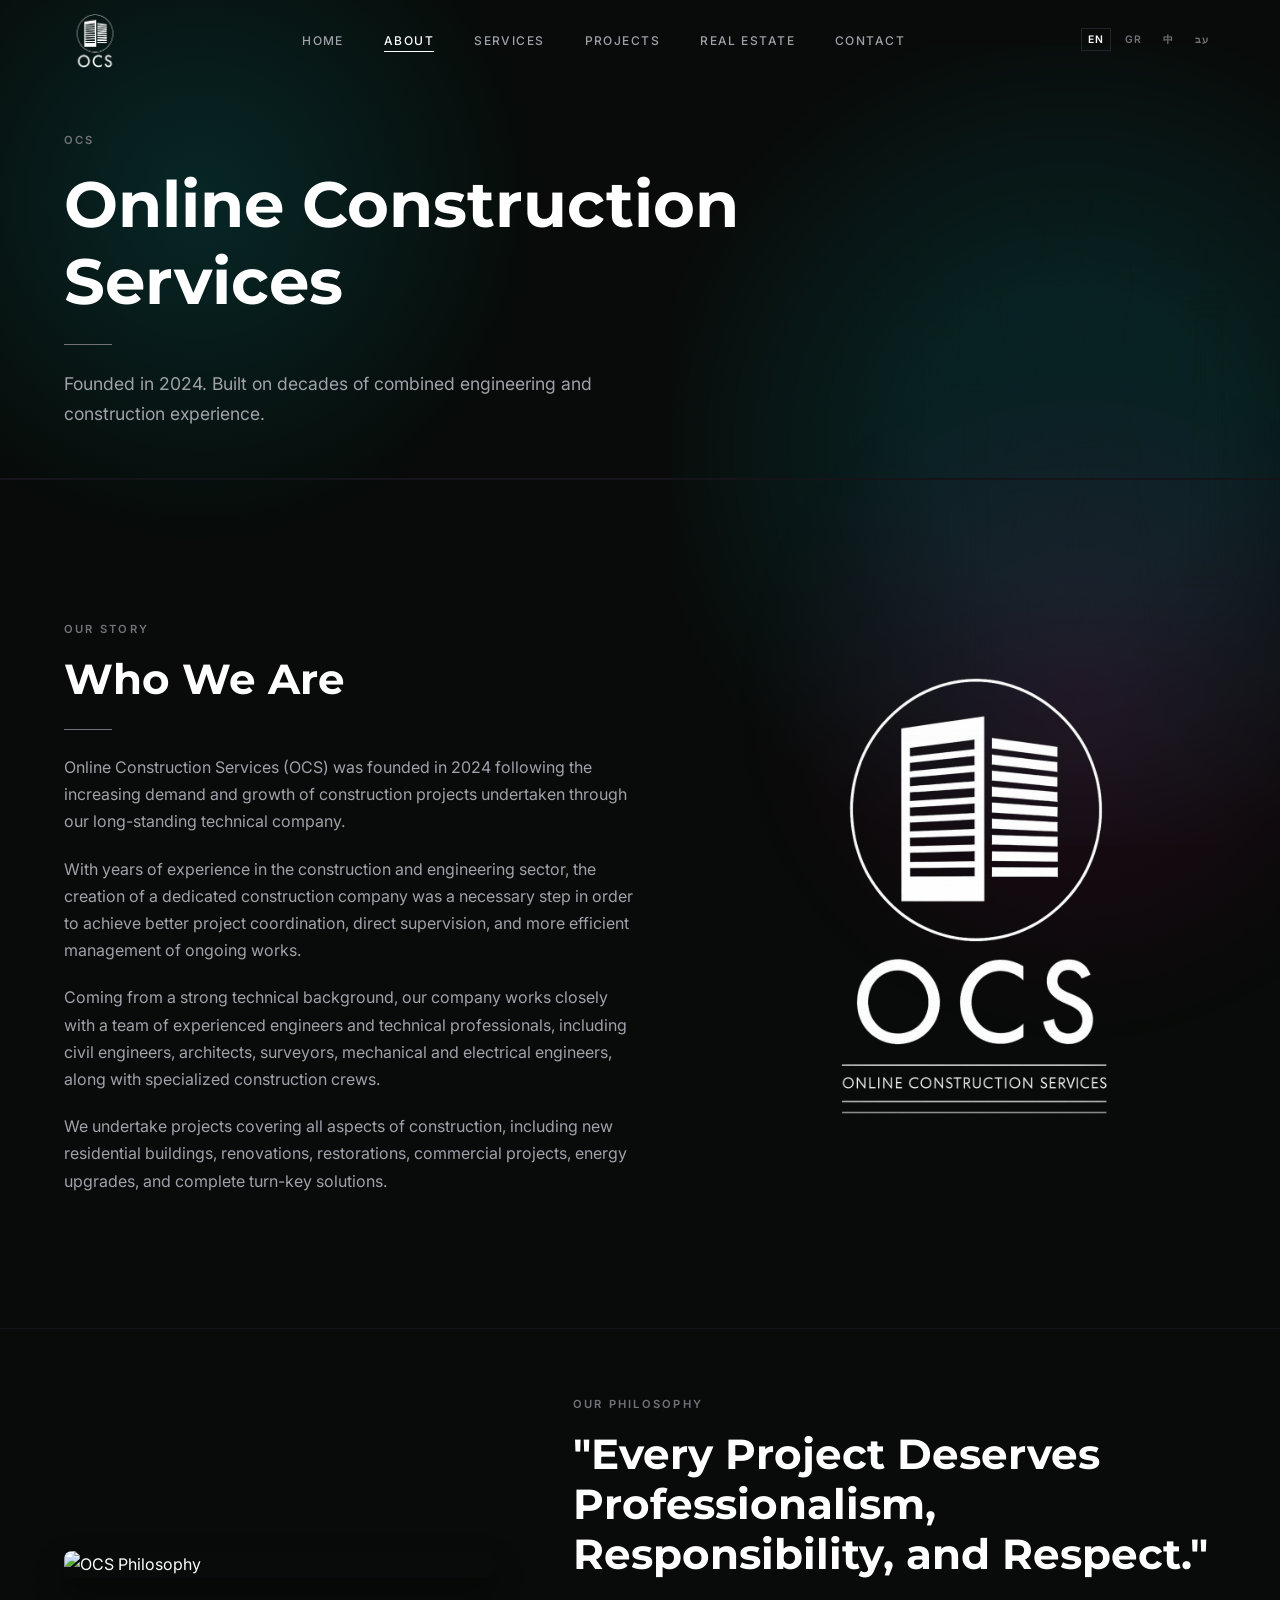
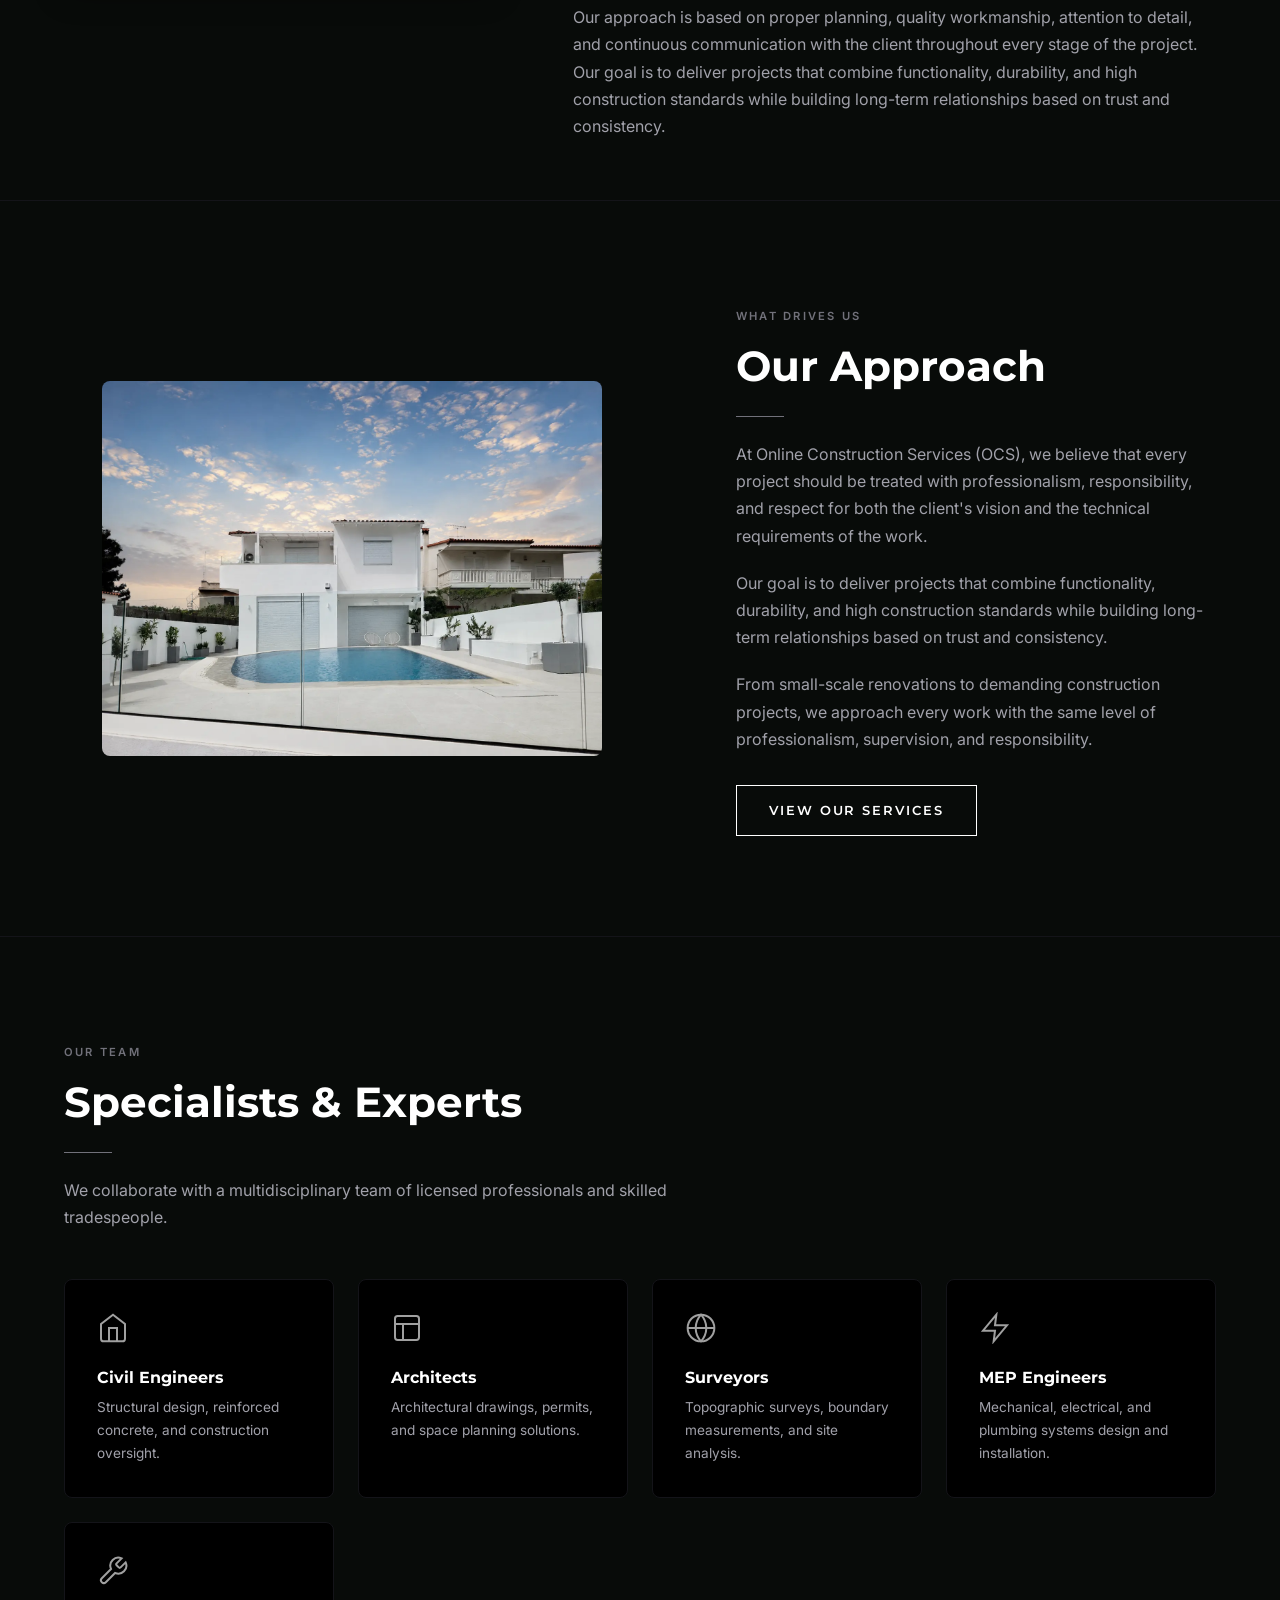
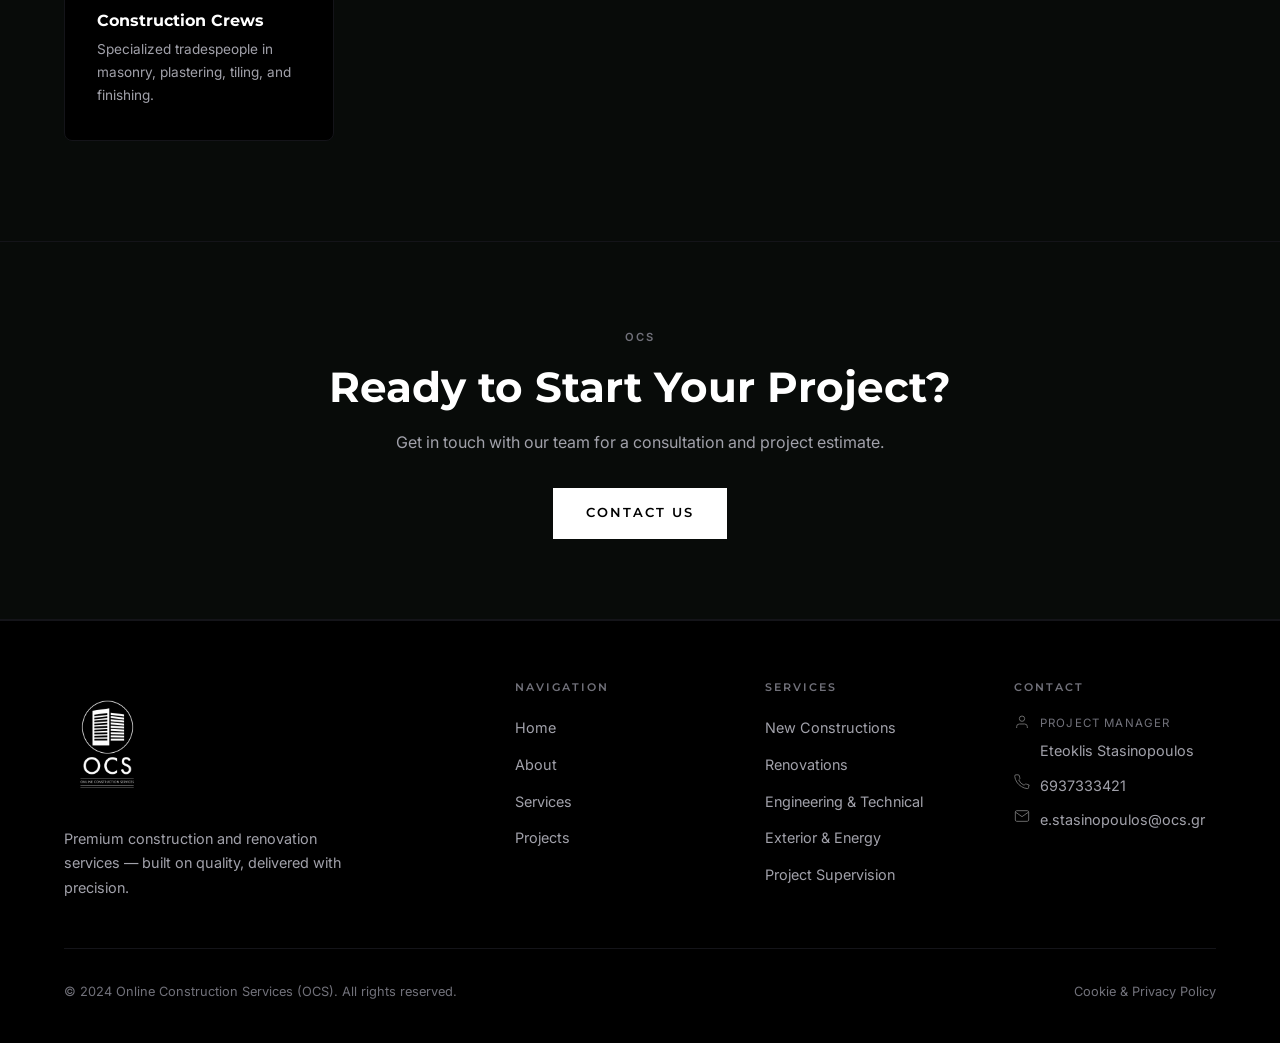
==== commit 38202c37: "Add files via upload" ====
--- a/about.html
+++ b/about.html
@@ -1,333 +1,334 @@
-<!DOCTYPE html>
-<html lang="en" dir="ltr">
-
-<head>
-  <meta charset="UTF-8" />
-  <meta name="viewport" content="width=device-width, initial-scale=1.0" />
-  <title>Σχετικά με εμάς — OCS | Κατασκευές & Ανακαινίσεις Χαλκίδα, Εύβοια</title>
-  <meta name="description"
-    content="Η OCS (Online Construction Services) είναι κατασκευαστική εταιρεία στη Χαλκίδα Εύβοιας, ιδρύθηκε το 2024. Έμπειροι μηχανικοί, αρχιτέκτονες και εξειδικευμένα συνεργεία." />
-  <meta name="keywords"
-    content="κατασκευαστική εταιρεία Χαλκίδα, εργολάβος Εύβοια, μηχανικοί Χαλκίδα, αρχιτέκτονες Εύβοια, OCS κατασκευές, ανακαινίσεις Χαλκίδα" />
-  <meta name="robots" content="index, follow" />
-  <meta name="geo.region" content="GR-C" />
-  <meta name="geo.placename" content="Χαλκίδα, Εύβοια" />
-  <meta name="geo.position" content="38.4627;23.5944" />
-  <meta name="ICBM" content="38.4627, 23.5944" />
-  <meta property="og:type" content="website" />
-  <meta property="og:title" content="Σχετικά με εμάς — OCS | Χαλκίδα, Εύβοια" />
-  <meta property="og:description"
-    content="Κατασκευαστική εταιρεία στη Χαλκίδα Εύβοιας με έμπειρους μηχανικούς και εξειδικευμένα συνεργεία." />
-  <meta property="og:image" content="assets/images/fakevilla.webp" />
-  <meta property="og:locale" content="el_GR" />
-  <link rel="stylesheet" href="style.css" />
-</head>
-
-<body class=page-about>
-
-  <!-- ═══════════════════════════════════════════
-     NAVBAR
-════════════════════════════════════════════ -->
-  <nav id="navbar">
-    <div class="container">
-      <a class="nav-logo" href="index.html">
-        <img src="assets/images/LOGO2.png" alt="OCS Logo" />
-      </a>
-      <ul class="nav-links">
-        <li><a href="index.html" data-i18n="nav_home">Home</a></li>
-        <li><a href="about.html" data-i18n="nav_about">About</a></li>
-        <li><a href="services.html" data-i18n="nav_services">Services</a></li>
+<!DOCTYPE html>
+<html lang="en" dir="ltr">
+
+<head>
+  <meta charset="UTF-8" />
+  <meta name="viewport" content="width=device-width, initial-scale=1.0" />
+  <title>Σχετικά με εμάς — OCS | Κατασκευές & Ανακαινίσεις Χαλκίδα, Εύβοια</title>
+  <meta name="description"
+    content="Η OCS (Online Construction Services) είναι κατασκευαστική εταιρεία στη Χαλκίδα Εύβοιας, ιδρύθηκε το 2024. Έμπειροι μηχανικοί, αρχιτέκτονες και εξειδικευμένα συνεργεία." />
+  <meta name="keywords"
+    content="κατασκευαστική εταιρεία Χαλκίδα, εργολάβος Εύβοια, μηχανικοί Χαλκίδα, αρχιτέκτονες Εύβοια, OCS κατασκευές, ανακαινίσεις Χαλκίδα" />
+  <meta name="robots" content="index, follow" />
+  <meta name="geo.region" content="GR-C" />
+  <meta name="geo.placename" content="Χαλκίδα, Εύβοια" />
+  <meta name="geo.position" content="38.4627;23.5944" />
+  <meta name="ICBM" content="38.4627, 23.5944" />
+  <meta property="og:type" content="website" />
+  <meta property="og:title" content="Σχετικά με εμάς — OCS | Χαλκίδα, Εύβοια" />
+  <meta property="og:description"
+    content="Κατασκευαστική εταιρεία στη Χαλκίδα Εύβοιας με έμπειρους μηχανικούς και εξειδικευμένα συνεργεία." />
+  <meta property="og:image" content="assets/images/fakevilla.webp" />
+  <meta property="og:locale" content="el_GR" />
+  <link rel="stylesheet" href="style.css" />
+</head>
+
+<body class="page-about">
+
+  <!-- ═══════════════════════════════════════════
+     NAVBAR
+  ════════════════════════════════════════════ -->
+  <nav id="navbar">
+    <div class="container">
+      <a class="nav-logo" href="index.html">
+        <img src="assets/images/LOGO2.png" alt="OCS Logo" />
+      </a>
+      <ul class="nav-links">
+        <li><a href="index.html" data-i18n="nav_home">Home</a></li>
+        <li><a href="about.html" data-i18n="nav_about">About</a></li>
+        <li><a href="services.html" data-i18n="nav_services">Services</a></li>
         <li><a href="projects.html" data-i18n="nav_projects">Projects</a></li>
-        <li><a href="realestate.html" data-i18n="nav_realestate">Real Estate</a></li>
-        <li><a href="contact.html" data-i18n="nav_contact">Contact</a></li>
-      </ul>
-      <div class="nav-right">
-        <div class="lang-switcher">
-          <button class="lang-btn active" data-lang="en">EN</button>
-          <button class="lang-btn" data-lang="el">GR</button>
-          <button class="lang-btn" data-lang="zh">中</button>
-          <button class="lang-btn" data-lang="he">עב</button>
-        </div>
-        <button class="hamburger" id="hamburger" aria-label="Menu">
-          <span></span><span></span><span></span>
-        </button>
-      </div>
-    </div>
-  </nav>
-
-  <div class="nav-mobile" id="nav-mobile">
-    <a href="index.html" data-i18n="nav_home">Home</a>
-    <a href="about.html" data-i18n="nav_about">About</a>
-    <a href="services.html" data-i18n="nav_services">Services</a>
-    <a href="projects.html" data-i18n="nav_projects">Projects</a>
-    <a href="contact.html" data-i18n="nav_contact">Contact</a>
-    <div class="lang-switcher">
-      <button class="lang-btn active" data-lang="en">EN</button>
-      <button class="lang-btn" data-lang="el">GR</button>
-      <button class="lang-btn" data-lang="zh">中</button>
-      <button class="lang-btn" data-lang="he">עב</button>
-    </div>
-  </div>
-
-  <!-- ═══════════════════════════════════════════
-     PAGE HERO
-════════════════════════════════════════════ -->
-  <section class="page-hero" style="background:var(--clr-bg);">
-    <div class="container">
-      <span class="label fade-up">OCS</span>
-      <h1 class="fade-up delay-1">Online Construction<br>Services</h1>
-      <div class="divider fade-up delay-2"></div>
-      <p class="fade-up delay-2" data-i18n="about_hero_p">
-        Founded in 2024. Built on decades of combined engineering and construction experience.
-      </p>
-    </div>
-  </section>
-
-  <!-- ═══════════════════════════════════════════
-     ABOUT INTRO — Text + Image
-════════════════════════════════════════════ -->
-  <section class="section" style="background:var(--clr-bg); border-top:1px solid var(--clr-border);">
-    <div class="container">
-      <div class="about-intro">
-        <!-- Text -->
-        <div>
-          <span class="label fade-up" data-i18n="about_story_label">Our Story</span>
-          <h2 class="fade-up delay-1" data-i18n="about_who_h2">Who We Are</h2>
-          <div class="divider fade-up delay-1"></div>
-          <p class="fade-up delay-2" style="margin-bottom:1.25rem;" data-i18n="about_p1">
-            Online Construction Services (OCS) was founded in 2024 following the increasing demand and growth of
-            construction projects undertaken through our long-standing technical company.
-          </p>
-          <p class="fade-up delay-2" style="margin-bottom:1.25rem;" data-i18n="about_p2">
-            With years of experience in the construction and engineering sector, the creation of a dedicated
-            construction company was a necessary step in order to achieve better project coordination, direct
-            supervision, and more efficient management of ongoing works.
-          </p>
-          <p class="fade-up delay-3" style="margin-bottom:1.25rem;" data-i18n="about_p3">
-            Coming from a strong technical background, our company works closely with a team of experienced engineers
-            and technical professionals, including civil engineers, architects, surveyors, mechanical and electrical
-            engineers, along with specialized construction crews. This allows us to approach every project with both
-            technical knowledge and practical construction experience.
-          </p>
-          <p class="fade-up delay-3" data-i18n="about_p4">
-            We undertake projects covering all aspects of construction, including new residential buildings,
-            renovations, restorations, commercial projects, energy upgrades, and complete turn-key solutions.
-          </p>
-        </div>
-
-        <!-- Image -->
-        <div class="about-img-wrap fade-in delay-2">
-          <img src="assets/images/LOGO1.png" alt="OCS 3D Logo" />
-          <div class="about-img-accent"></div>
-        </div>
-      </div>
-    </div>
-  </section>
-
-  <!-- ═══════════════════════════════════════════
-     PHILOSOPHY STRIP
-════════════════════════════════════════════ -->
-  <section class="section-sm"
-    style="background:var(--clr-surface); border-top:1px solid var(--clr-border); border-bottom:1px solid var(--clr-border);">
-    <div class="container">
-      <div class="philosophy-grid">
-        <div class="philosophy-img fade-in">
-          <img src="assets/images/architectural-artifact.png" alt="Abstract architectural wireframe artifact" style="border-radius:0; width:100%; max-width:400px; display:block; margin:0 auto; mix-blend-mode:screen; opacity:0.8; filter:grayscale(100%); mask-image:radial-gradient(circle at center, black 70%, transparent 100%); -webkit-mask-image:radial-gradient(circle at center, black 70%, transparent 100%);"/>
-        </div>
-        <div class="philosophy-text">
-          <span class="label fade-up" data-i18n="about_phil_label">Our Philosophy</span>
-          <h2 class="fade-up delay-1" style="margin-bottom:1.5rem;" data-i18n="about_phil_h2">"Every Project Deserves Professionalism,
-            Responsibility, and Respect."</h2>
-          <p class="fade-up delay-2" data-i18n="about_phil_p">
-            Our approach is based on proper planning, quality workmanship, attention to detail, and continuous
-            communication with the client throughout every stage of the project. Our goal is to deliver projects that
-            combine functionality, durability, and high construction standards while building long-term relationships
-            based on trust and consistency.
-          </p>
-        </div>
-      </div>
-    </div>
-  </section>
-
-  <!-- ═══════════════════════════════════════════
-     SECOND ABOUT BLOCK — Image + Text
-════════════════════════════════════════════ -->
-  <section class="section" style="background:var(--clr-bg);">
-    <div class="container">
-      <div class="about-intro">
-        <!-- Image -->
-        <div class="about-img-wrap fade-in">
-          <img src="assets/images/vila-before.webp" alt="Renovation project in progress" />
-          <div class="about-img-accent"></div>
-        </div>
-
-        <!-- Text -->
-        <div>
-          <span class="label fade-up" data-i18n="about_drives_label">What Drives Us</span>
-          <h2 class="fade-up delay-1" data-i18n="about_approach_h2">Our Approach</h2>
-          <div class="divider fade-up delay-1"></div>
-          <p class="fade-up delay-2" style="margin-bottom:1.25rem;" data-i18n="about_app_p1">
-            At Online Construction Services (OCS), we believe that every project should be treated with professionalism,
-            responsibility, and respect for both the client's vision and the technical requirements of the work.
-          </p>
-          <p class="fade-up delay-2" style="margin-bottom:1.25rem;" data-i18n="about_app_p2">
-            Our goal is to deliver projects that combine functionality, durability, and high construction standards
-            while building long-term relationships based on trust and consistency.
-          </p>
-          <p class="fade-up delay-3" data-i18n="about_app_p3">
-            From small-scale renovations to demanding construction projects, we approach every work with the same level
-            of professionalism, supervision, and responsibility.
-          </p>
-          <a href="services.html" class="btn fade-up delay-3" style="margin-top:2rem;" data-i18n="view_services">View Our Services</a>
-        </div>
-      </div>
-    </div>
-  </section>
-
-  <!-- ═══════════════════════════════════════════
-     TEAM EXPERTISE GRID
-════════════════════════════════════════════ -->
-  <section class="section" style="background:var(--clr-surface); border-top:1px solid var(--clr-border);">
-    <div class="container">
-      <div class="section-head fade-up" style="margin-bottom:3rem;">
-        <span class="label" data-i18n="about_team_label">Our Team</span>
-        <h2 data-i18n="about_team_h2">Specialists &amp; Experts</h2>
-        <div class="divider"></div>
-        <p data-i18n="about_team_p">We collaborate with a multidisciplinary team of licensed professionals and skilled tradespeople.</p>
-      </div>
-
-      <div class="team-grid">
-        <div class="team-card fade-up">
-          <svg width="32" height="32" viewBox="0 0 24 24" fill="none" stroke="#a0a0a0" stroke-width="1.5"
-            style="margin-bottom:1rem;">
-            <path d="M3 9l9-7 9 7v11a2 2 0 0 1-2 2H5a2 2 0 0 1-2-2z" />
-            <polyline points="9 22 9 12 15 12 15 22" />
-          </svg>
-          <h4 data-i18n="team_civil_h4">Civil Engineers</h4>
-          <p data-i18n="team_civil_p">Structural design, reinforced concrete, and construction oversight.</p>
-        </div>
-        <div class="team-card fade-up delay-1">
-          <svg width="32" height="32" viewBox="0 0 24 24" fill="none" stroke="#a0a0a0" stroke-width="1.5"
-            style="margin-bottom:1rem;">
-            <rect x="3" y="3" width="18" height="18" rx="2" />
-            <path d="M3 9h18M9 21V9" />
-          </svg>
-          <h4 data-i18n="team_arch_h4">Architects</h4>
-          <p data-i18n="team_arch_p">Architectural drawings, permits, and space planning solutions.</p>
-        </div>
-        <div class="team-card fade-up delay-2">
-          <svg width="32" height="32" viewBox="0 0 24 24" fill="none" stroke="#a0a0a0" stroke-width="1.5"
-            style="margin-bottom:1rem;">
-            <circle cx="12" cy="12" r="10" />
-            <path
-              d="M2 12h20M12 2a15.3 15.3 0 0 1 4 10 15.3 15.3 0 0 1-4 10 15.3 15.3 0 0 1-4-10 15.3 15.3 0 0 1 4-10z" />
-          </svg>
-          <h4 data-i18n="team_survey_h4">Surveyors</h4>
-          <p data-i18n="team_survey_p">Topographic surveys, boundary measurements, and site analysis.</p>
-        </div>
-        <div class="team-card fade-up delay-3">
-          <svg width="32" height="32" viewBox="0 0 24 24" fill="none" stroke="#a0a0a0" stroke-width="1.5"
-            style="margin-bottom:1rem;">
-            <path d="M13 2L3 14h9l-1 8 10-12h-9l1-8z" />
-          </svg>
-          <h4 data-i18n="team_mep_h4">MEP Engineers</h4>
-          <p data-i18n="team_mep_p">Mechanical, electrical, and plumbing systems design and installation.</p>
-        </div>
-        <div class="team-card fade-up delay-4">
-          <svg width="32" height="32" viewBox="0 0 24 24" fill="none" stroke="#a0a0a0" stroke-width="1.5"
-            style="margin-bottom:1rem;">
-            <path
-              d="M14.7 6.3a1 1 0 0 0 0 1.4l1.6 1.6a1 1 0 0 0 1.4 0l3.77-3.77a6 6 0 0 1-7.94 7.94l-6.91 6.91a2.12 2.12 0 0 1-3-3l6.91-6.91a6 6 0 0 1 7.94-7.94l-3.76 3.76z" />
-          </svg>
-          <h4 data-i18n="team_crew_h4">Construction Crews</h4>
-          <p data-i18n="team_crew_p">Specialized tradespeople in masonry, plastering, tiling, and finishing.</p>
-        </div>
-      </div>
-    </div>
-  </section>
-
-  <!-- ═══════════════════════════════════════════
-     CTA BANNER
-════════════════════════════════════════════ -->
-  <section class="cta-banner">
-    <div class="container">
-      <span class="label">OCS</span>
-      <h2 class="fade-up" data-i18n="cta_h2">Ready to Start Your Project?</h2>
-      <p class="fade-up delay-1" data-i18n="cta_p">Get in touch with our team for a consultation and project estimate.
-      </p>
-      <a href="contact.html" class="btn btn-dark fade-up delay-2" data-i18n="cta_btn">Contact Us</a>
-    </div>
-  </section>
-
-  <!-- ═══════════════════════════════════════════
-     FOOTER
-════════════════════════════════════════════ -->
-  <footer id="contact">
-    <div class="container">
-      <div class="footer-grid">
-        <div class="footer-brand">
-          <img src="assets/images/LOGO1.png" alt="OCS Logo" />
-          <p data-i18n="footer_tagline">Premium construction and renovation services — built on quality, delivered with
-            precision.</p>
-        </div>
-        <div class="footer-col">
-          <h4 data-i18n="footer_nav">Navigation</h4>
-          <ul>
-            <li><a href="index.html" data-i18n="nav_home">Home</a></li>
-            <li><a href="about.html" data-i18n="nav_about">About</a></li>
-            <li><a href="services.html" data-i18n="nav_services">Services</a></li>
-            <li><a href="projects.html" data-i18n="nav_projects">Projects</a></li>
-          </ul>
-        </div>
-        <div class="footer-col">
-          <h4 data-i18n="footer_services">Services</h4>
-          <ul>
-            <li><a href="services.html#new-constructions" data-i18n="s1_title">New Constructions</a></li>
-            <li><a href="services.html#renovations" data-i18n="s2_title">Renovations</a></li>
-            <li><a href="services.html#engineering" data-i18n="s3_title">Engineering &amp; Technical</a></li>
-            <li><a href="services.html#exterior" data-i18n="s4_title">Exterior &amp; Energy</a></li>
-            <li><a href="services.html#supervision" data-i18n="s5_title">Project Supervision</a></li>
-          </ul>
-        </div>
-        <div class="footer-col">
-          <h4 data-i18n="footer_contact_title">Contact</h4>
-          <div class="footer-contact-item">
-            <svg width="16" height="16" viewBox="0 0 24 24" fill="none" stroke="#686868" stroke-width="1.5">
-              <path d="M20 21v-2a4 4 0 0 0-4-4H8a4 4 0 0 0-4 4v2" />
-              <circle cx="12" cy="7" r="4" />
-            </svg>
-            <div>
-              <span
-                style="display:block;color:var(--clr-grey-500);font-size:0.72rem;letter-spacing:0.1em;text-transform:uppercase;margin-bottom:0.2rem;"
-                data-i18n="pm_label">Project Manager</span>
-              <span>Eteoklis Stasinopoulos</span>
-            </div>
-          </div>
-          <div class="footer-contact-item">
-            <svg width="16" height="16" viewBox="0 0 24 24" fill="none" stroke="#686868" stroke-width="1.5">
-              <path
-                d="M22 16.92v3a2 2 0 0 1-2.18 2 19.79 19.79 0 0 1-8.63-3.07A19.5 19.5 0 0 1 4.15 12 19.79 19.79 0 0 1 1.08 3.4a2 2 0 0 1 1.95-2.18h3a2 2 0 0 1 2 1.72c.13.96.36 1.9.69 2.81a2 2 0 0 1-.45 2.11L7.09 8.91a16 16 0 0 0 8 8l1.27-1.27a2 2 0 0 1 2.11-.45c.91.33 1.85.56 2.81.69A2 2 0 0 1 23 17z" />
-            </svg>
-            <span><a href="tel:6937333421">6937333421</a></span>
-          </div>
-          <div class="footer-contact-item">
-            <svg width="16" height="16" viewBox="0 0 24 24" fill="none" stroke="#686868" stroke-width="1.5">
-              <path d="M4 4h16c1.1 0 2 .9 2 2v12c0 1.1-.9 2-2 2H4c-1.1 0-2-.9-2-2V6c0-1.1.9-2 2-2z" />
-              <polyline points="22,6 12,13 2,6" />
-            </svg>
-            <span><a href="mailto:e.stasinopoulos@ocs.gr">e.stasinopoulos@ocs.gr</a></span>
-          </div>
-        </div>
-      </div>
-      <div class="footer-bottom">
-        <p data-i18n="footer_copy">© 2024 Online Construction Services (OCS). All rights reserved.</p>
-        <a href="cookie-policy.html" data-i18n="cookie_link">Cookie &amp; Privacy Policy</a>
-      </div>
-    </div>
-  </footer>
-
-  <script src="main.js"></script>
-  
-</body>
-
-</html>
+        <li><a href="realestate.html" data-i18n="nav_realestate">Real Estate</a></li>
+        <li><a href="contact.html" data-i18n="nav_contact">Contact</a></li>
+      </ul>
+      <div class="nav-right">
+        <div class="lang-switcher">
+          <button class="lang-btn active" data-lang="en">EN</button>
+          <button class="lang-btn" data-lang="el">GR</button>
+          <button class="lang-btn" data-lang="zh">中</button>
+          <button class="lang-btn" data-lang="he">עב</button>
+        </div>
+        <button class="hamburger" id="hamburger" aria-label="Menu">
+          <span></span><span></span><span></span>
+        </button>
+      </div>
+    </div>
+  </nav>
+
+  <div class="nav-mobile" id="nav-mobile">
+    <a href="index.html" data-i18n="nav_home">Home</a>
+    <a href="about.html" data-i18n="nav_about">About</a>
+    <a href="services.html" data-i18n="nav_services">Services</a>
+    <a href="projects.html" data-i18n="nav_projects">Projects</a>
+    <a href="realestate.html"    data-i18n="nav_realestate">Real Estate</a>
+    <a href="contact.html" data-i18n="nav_contact">Contact</a>
+    <div class="lang-switcher">
+      <button class="lang-btn active" data-lang="en">EN</button>
+      <button class="lang-btn" data-lang="el">GR</button>
+      <button class="lang-btn" data-lang="zh">中</button>
+      <button class="lang-btn" data-lang="he">עב</button>
+    </div>
+  </div>
+
+  <!-- ═══════════════════════════════════════════
+     PAGE HERO
+  ════════════════════════════════════════════ -->
+  <section class="page-hero" style="background:var(--clr-bg);">
+    <div class="container">
+      <span class="label fade-up">OCS</span>
+      <h1 class="fade-up delay-1">Online Construction<br>Services</h1>
+      <div class="divider fade-up delay-2"></div>
+      <p class="fade-up delay-2" data-i18n="about_hero_p">
+        Founded in 2024. Built on decades of combined engineering and construction experience.
+      </p>
+    </div>
+  </section>
+
+  <!-- ═══════════════════════════════════════════
+     ABOUT INTRO — Text + Image
+  ════════════════════════════════════════════ -->
+  <section class="section" style="background:var(--clr-bg); border-top:1px solid var(--clr-border);">
+    <div class="container">
+      <div class="about-intro">
+        <!-- Text -->
+        <div>
+          <span class="label fade-up" data-i18n="about_story_label">Our Story</span>
+          <h2 class="fade-up delay-1" data-i18n="about_who_h2">Who We Are</h2>
+          <div class="divider fade-up delay-1"></div>
+          <p class="fade-up delay-2" style="margin-bottom:1.25rem;" data-i18n="about_p1">
+            Online Construction Services (OCS) was founded in 2024 following the increasing demand and growth of
+            construction projects undertaken through our long-standing technical company.
+          </p>
+          <p class="fade-up delay-2" style="margin-bottom:1.25rem;" data-i18n="about_p2">
+            With years of experience in the construction and engineering sector, the creation of a dedicated
+            construction company was a necessary step in order to achieve better project coordination, direct
+            supervision, and more efficient management of ongoing works.
+          </p>
+          <p class="fade-up delay-3" style="margin-bottom:1.25rem;" data-i18n="about_p3">
+            Coming from a strong technical background, our company works closely with a team of experienced engineers
+            and technical professionals, including civil engineers, architects, surveyors, mechanical and electrical
+            engineers, along with specialized construction crews. This allows us to approach every project with both
+            technical knowledge and practical construction experience.
+          </p>
+          <p class="fade-up delay-3" data-i18n="about_p4">
+            We undertake projects covering all aspects of construction, including new residential buildings,
+            renovations, restorations, commercial projects, energy upgrades, and complete turn-key solutions.
+          </p>
+        </div>
+
+        <!-- Image -->
+        <div class="about-img-wrap fade-in delay-2">
+          <img src="assets/images/LOGO1.png" alt="OCS 3D Logo" />
+          <div class="about-img-accent"></div>
+        </div>
+      </div>
+    </div>
+  </section>
+
+  <!-- ═══════════════════════════════════════════
+     PHILOSOPHY STRIP
+  ════════════════════════════════════════════ -->
+  <section class="section-sm"
+    style="background:var(--clr-surface); border-top:1px solid var(--clr-border); border-bottom:1px solid var(--clr-border);">
+    <div class="container">
+      <div class="philosophy-grid">
+        <div class="philosophy-img fade-in">
+          <img src="assets/images/aboutphoto.jpg" alt="OCS Philosophy" style="border-radius: var(--radius); width: 100%; max-width: 450px; display: block; margin: 0 auto; box-shadow: 0 15px 30px rgba(0, 0, 0, 0.4);" />
+        </div>
+        <div class="philosophy-text">
+          <span class="label fade-up" data-i18n="about_phil_label">Our Philosophy</span>
+          <h2 class="fade-up delay-1" style="margin-bottom:1.5rem;" data-i18n="about_phil_h2">"Every Project Deserves Professionalism,
+            Responsibility, and Respect."</h2>
+          <p class="fade-up delay-2" data-i18n="about_phil_p">
+            Our approach is based on proper planning, quality workmanship, attention to detail, and continuous
+            communication with the client throughout every stage of the project. Our goal is to deliver projects that
+            combine functionality, durability, and high construction standards while building long-term relationships
+            based on trust and consistency.
+          </p>
+        </div>
+      </div>
+    </div>
+  </section>
+
+  <!-- ═══════════════════════════════════════════
+     SECOND ABOUT BLOCK — Image + Text
+  ════════════════════════════════════════════ -->
+  <section class="section" style="background:var(--clr-bg);">
+    <div class="container">
+      <div class="about-intro">
+        <!-- Image -->
+        <div class="about-img-wrap fade-in">
+          <img src="assets/images/vila-before.webp" alt="Renovation project in progress" />
+          <div class="about-img-accent"></div>
+        </div>
+
+        <!-- Text -->
+        <div>
+          <span class="label fade-up" data-i18n="about_drives_label">What Drives Us</span>
+          <h2 class="fade-up delay-1" data-i18n="about_approach_h2">Our Approach</h2>
+          <div class="divider fade-up delay-1"></div>
+          <p class="fade-up delay-2" style="margin-bottom:1.25rem;" data-i18n="about_app_p1">
+            At Online Construction Services (OCS), we believe that every project should be treated with professionalism,
+            responsibility, and respect for both the client's vision and the technical requirements of the work.
+          </p>
+          <p class="fade-up delay-2" style="margin-bottom:1.25rem;" data-i18n="about_app_p2">
+            Our goal is to deliver projects that combine functionality, durability, and high construction standards
+            while building long-term relationships based on trust and consistency.
+          </p>
+          <p class="fade-up delay-3" data-i18n="about_app_p3">
+            From small-scale renovations to demanding construction projects, we approach every work with the same level
+            of professionalism, supervision, and responsibility.
+          </p>
+          <a href="services.html" class="btn fade-up delay-3" style="margin-top:2rem;" data-i18n="view_services">View Our Services</a>
+        </div>
+      </div>
+    </div>
+  </section>
+
+  <!-- ═══════════════════════════════════════════
+     TEAM EXPERTISE GRID
+  ════════════════════════════════════════════ -->
+  <section class="section" style="background:var(--clr-surface); border-top:1px solid var(--clr-border);">
+    <div class="container">
+      <div class="section-head fade-up" style="margin-bottom:3rem;">
+        <span class="label" data-i18n="about_team_label">Our Team</span>
+        <h2 data-i18n="about_team_h2">Specialists &amp; Experts</h2>
+        <div class="divider"></div>
+        <p data-i18n="about_team_p">We collaborate with a multidisciplinary team of licensed professionals and skilled tradespeople.</p>
+      </div>
+
+      <div class="team-grid">
+        <div class="team-card fade-up">
+          <svg width="32" height="32" viewBox="0 0 24 24" fill="none" stroke="#a0a0a0" stroke-width="1.5"
+            style="margin-bottom:1rem;">
+            <path d="M3 9l9-7 9 7v11a2 2 0 0 1-2 2H5a2 2 0 0 1-2-2z" />
+            <polyline points="9 22 9 12 15 12 15 22" />
+          </svg>
+          <h4 data-i18n="team_civil_h4">Civil Engineers</h4>
+          <p data-i18n="team_civil_p">Structural design, reinforced concrete, and construction oversight.</p>
+        </div>
+        <div class="team-card fade-up delay-1">
+          <svg width="32" height="32" viewBox="0 0 24 24" fill="none" stroke="#a0a0a0" stroke-width="1.5"
+            style="margin-bottom:1rem;">
+            <rect x="3" y="3" width="18" height="18" rx="2" />
+            <path d="M3 9h18M9 21V9" />
+          </svg>
+          <h4 data-i18n="team_arch_h4">Architects</h4>
+          <p data-i18n="team_arch_p">Architectural drawings, permits, and space planning solutions.</p>
+        </div>
+        <div class="team-card fade-up delay-2">
+          <svg width="32" height="32" viewBox="0 0 24 24" fill="none" stroke="#a0a0a0" stroke-width="1.5"
+            style="margin-bottom:1rem;">
+            <circle cx="12" cy="12" r="10" />
+            <path
+              d="M2 12h20M12 2a15.3 15.3 0 0 1 4 10 15.3 15.3 0 0 1-4 10 15.3 15.3 0 0 1-4-10 15.3 15.3 0 0 1 4-10z" />
+          </svg>
+          <h4 data-i18n="team_survey_h4">Surveyors</h4>
+          <p data-i18n="team_survey_p">Topographic surveys, boundary measurements, and site analysis.</p>
+        </div>
+        <div class="team-card fade-up delay-3">
+          <svg width="32" height="32" viewBox="0 0 24 24" fill="none" stroke="#a0a0a0" stroke-width="1.5"
+            style="margin-bottom:1rem;">
+            <path d="M13 2L3 14h9l-1 8 10-12h-9l1-8z" />
+          </svg>
+          <h4 data-i18n="team_mep_h4">MEP Engineers</h4>
+          <p data-i18n="team_mep_p">Mechanical, electrical, and plumbing systems design and installation.</p>
+        </div>
+        <div class="team-card fade-up delay-4">
+          <svg width="32" height="32" viewBox="0 0 24 24" fill="none" stroke="#a0a0a0" stroke-width="1.5"
+            style="margin-bottom:1rem;">
+            <path
+              d="M14.7 6.3a1 1 0 0 0 0 1.4l1.6 1.6a1 1 0 0 0 1.4 0l3.77-3.77a6 6 0 0 1-7.94 7.94l-6.91 6.91a2.12 2.12 0 0 1-3-3l6.91-6.91a6 6 0 0 1 7.94-7.94l-3.76 3.76z" />
+          </svg>
+          <h4 data-i18n="team_crew_h4">Construction Crews</h4>
+          <p data-i18n="team_crew_p">Specialized tradespeople in masonry, plastering, tiling, and finishing.</p>
+        </div>
+      </div>
+    </div>
+  </section>
+
+  <!-- ═══════════════════════════════════════════
+     CTA BANNER
+  ════════════════════════════════════════════ -->
+  <section class="cta-banner">
+    <div class="container">
+      <span class="label">OCS</span>
+      <h2 class="fade-up" data-i18n="cta_h2">Ready to Start Your Project?</h2>
+      <p class="fade-up delay-1" data-i18n="cta_p">Get in touch with our team for a consultation and project estimate.
+      </p>
+      <a href="contact.html" class="btn btn-dark fade-up delay-2" data-i18n="cta_btn">Contact Us</a>
+    </div>
+  </section>
+
+  <!-- ═══════════════════════════════════════════
+     FOOTER
+  ════════════════════════════════════════════ -->
+  <footer id="contact">
+    <div class="container">
+      <div class="footer-grid">
+        <div class="footer-brand">
+          <img src="assets/images/LOGO1.png" alt="OCS Logo" />
+          <p data-i18n="footer_tagline">Premium construction and renovation services — built on quality, delivered with
+            precision.</p>
+        </div>
+        <div class="footer-col">
+          <h4 data-i18n="footer_nav">Navigation</h4>
+          <ul>
+            <li><a href="index.html" data-i18n="nav_home">Home</a></li>
+            <li><a href="about.html" data-i18n="nav_about">About</a></li>
+            <li><a href="services.html" data-i18n="nav_services">Services</a></li>
+            <li><a href="projects.html" data-i18n="nav_projects">Projects</a></li>
+          </ul>
+        </div>
+        <div class="footer-col">
+          <h4 data-i18n="footer_services">Services</h4>
+          <ul>
+            <li><a href="services.html#new-constructions" data-i18n="s1_title">New Constructions</a></li>
+            <li><a href="services.html#renovations" data-i18n="s2_title">Renovations</a></li>
+            <li><a href="services.html#engineering" data-i18n="s3_title">Engineering &amp; Technical</a></li>
+            <li><a href="services.html#exterior" data-i18n="s4_title">Exterior &amp; Energy</a></li>
+            <li><a href="services.html#supervision" data-i18n="s5_title">Project Supervision</a></li>
+          </ul>
+        </div>
+        <div class="footer-col">
+          <h4 data-i18n="footer_contact_title">Contact</h4>
+          <div class="footer-contact-item">
+            <svg width="16" height="16" viewBox="0 0 24 24" fill="none" stroke="#686868" stroke-width="1.5">
+              <path d="M20 21v-2a4 4 0 0 0-4-4H8a4 4 0 0 0-4 4v2" />
+              <circle cx="12" cy="7" r="4" />
+            </svg>
+            <div>
+              <span
+                style="display:block;color:var(--clr-grey-500);font-size:0.72rem;letter-spacing:0.1em;text-transform:uppercase;margin-bottom:0.2rem;"
+                data-i18n="pm_label">Project Manager</span>
+              <span>Eteoklis Stasinopoulos</span>
+            </div>
+          </div>
+          <div class="footer-contact-item">
+            <svg width="16" height="16" viewBox="0 0 24 24" fill="none" stroke="#686868" stroke-width="1.5">
+              <path
+                d="M22 16.92v3a2 2 0 0 1-2.18 2 19.79 19.79 0 0 1-8.63-3.07A19.5 19.5 0 0 1 4.15 12 19.79 19.79 0 0 1 1.08 3.4a2 2 0 0 1 1.95-2.18h3a2 2 0 0 1 2 1.72c.13.96.36 1.9.69 2.81a2 2 0 0 1-.45 2.11L7.09 8.91a16 16 0 0 0 8 8l1.27-1.27a2 2 0 0 1 2.11-.45c.91.33 1.85.56 2.81.69A2 2 0 0 1 23 17z" />
+            </svg>
+            <span><a href="tel:6937333421">6937333421</a></span>
+          </div>
+          <div class="footer-contact-item">
+            <svg width="16" height="16" viewBox="0 0 24 24" fill="none" stroke="#686868" stroke-width="1.5">
+              <path d="M4 4h16c1.1 0 2 .9 2 2v12c0 1.1-.9 2-2 2H4c-1.1 0-2-.9-2-2V6c0-1.1.9-2 2-2z" />
+              <polyline points="22,6 12,13 2,6" />
+            </svg>
+            <span><a href="mailto:e.stasinopoulos@ocs.gr">e.stasinopoulos@ocs.gr</a></span>
+          </div>
+        </div>
+      </div>
+      <div class="footer-bottom">
+        <p data-i18n="footer_copy">© 2024 Online Construction Services (OCS). All rights reserved.</p>
+        <a href="cookie-policy.html" data-i18n="cookie_link">Cookie &amp; Privacy Policy</a>
+      </div>
+    </div>
+  </footer>
+
+  <script src="main.js"></script>
+
+</body>
+
+</html>
--- a/style.css
+++ b/style.css
@@ -577,7 +577,7 @@
 
 /* ─── 7. Stats strip ────────────────────────── */
 .stats-strip {
-  background: var(--clr-surface);
+  background: transparent;
   border-top: 1px solid var(--clr-border);
   border-bottom: 1px solid var(--clr-border);
   padding: 2.5rem 0;
@@ -1276,34 +1276,34 @@
   }
 
   .srv-blueprint-col {
-    position: relative;
+    display: none;
+  }
+
+  .srv-panels-col {
     width: 100%;
-    height: 40vw;
-    min-height: 260px;
-    order: 1;
-    padding: 1.5rem;
-    opacity: 0.3;
-  }
-
-  .srv-panels-col {
-    order: 2;
-    width: 95%;
     margin: 0 auto;
   }
 
   .srv-panel {
-    padding: 10vh 6vw;
+    min-height: auto;
+    padding: 3rem 1.25rem;
     gap: 1rem;
     flex-direction: column;
     align-items: flex-start;
   }
 
+  .srv-panel-title {
+    font-size: clamp(1.8rem, 7.5vw, 2.5rem);
+    word-wrap: break-word;
+    overflow-wrap: break-word;
+  }
+
   .srv-panel-vline {
     display: none;
   }
 
   .srv-panel-ghost {
-    font-size: clamp(8rem, 30vw, 14rem);
+    font-size: clamp(6rem, 25vw, 10rem);
   }
 
   .srv-dots,
